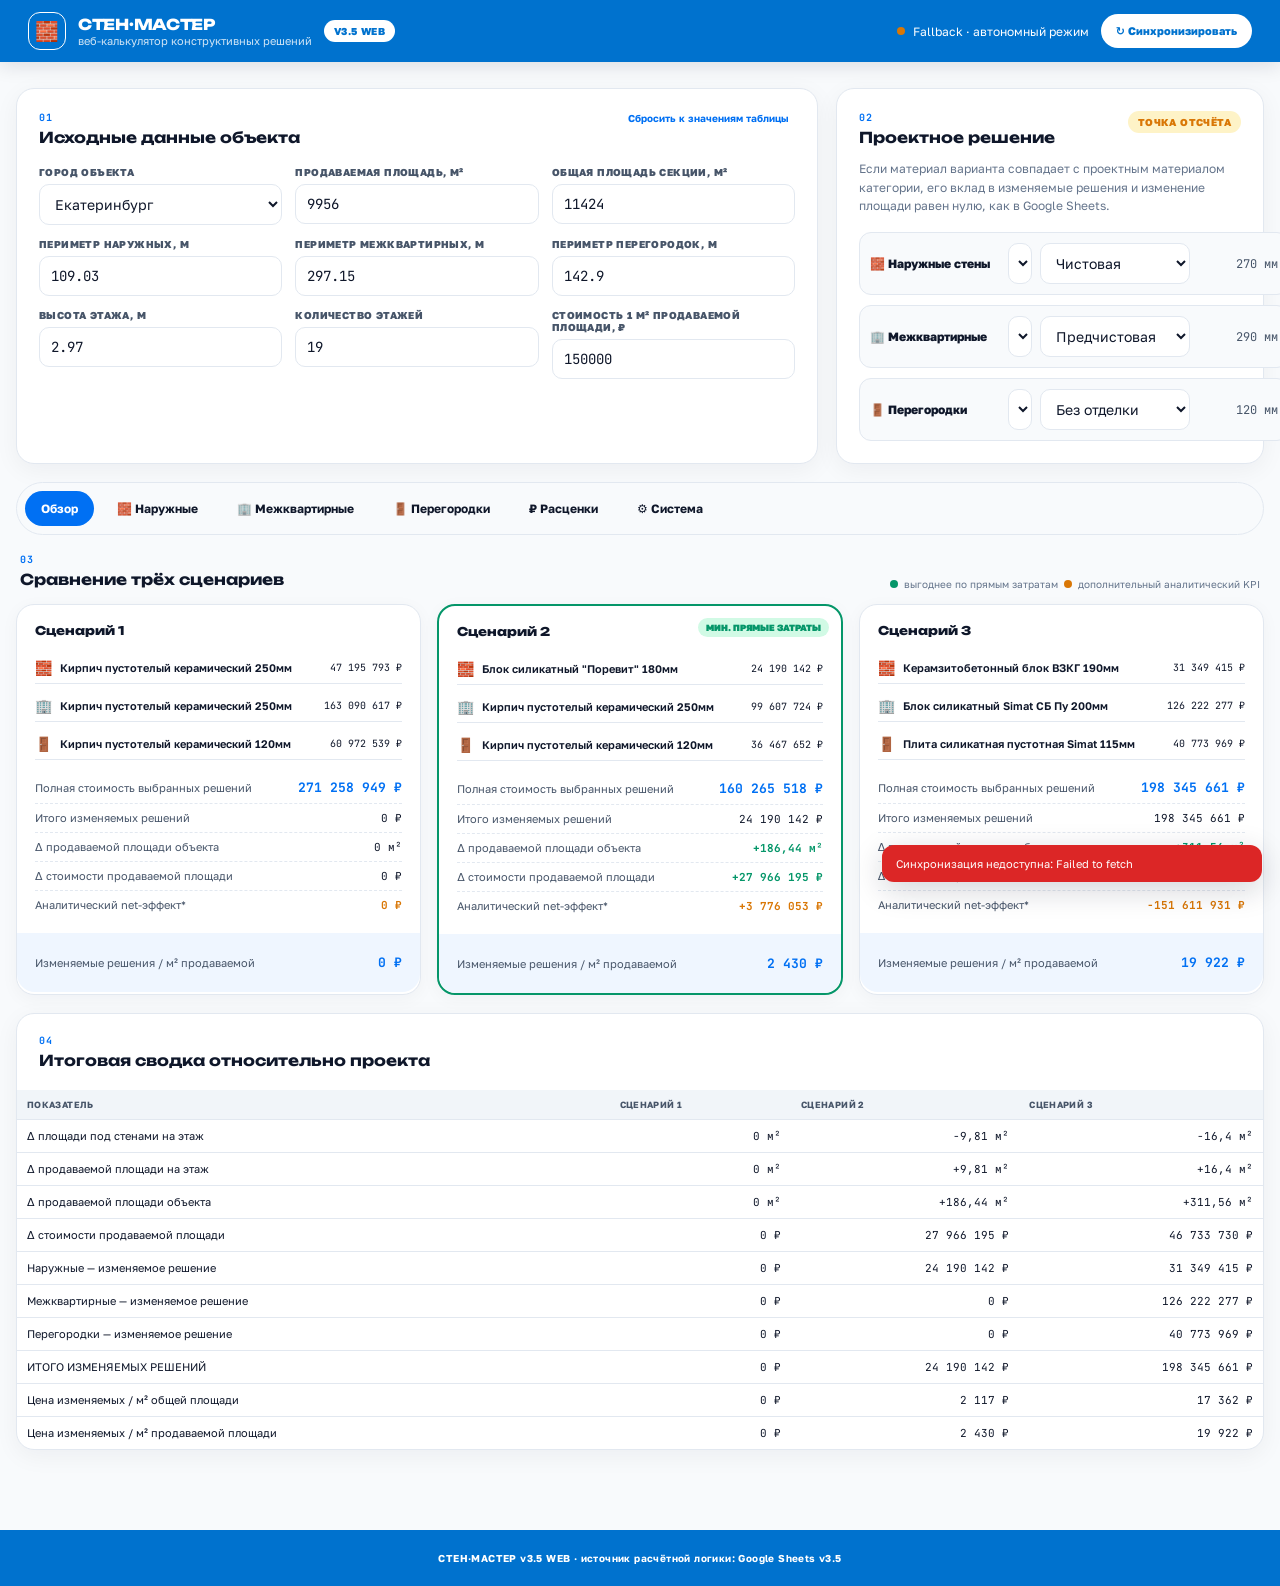
==== index.html @ bdcf6ba0 "Add files via upload" ====
<!doctype html>
<html lang="ru">
<head>
  <meta charset="utf-8">
  <meta name="viewport" content="width=device-width,initial-scale=1">
  <meta name="theme-color" content="#0072CE">
  <title>СТЕН·МАСТЕР v3.5 — веб-калькулятор</title>
  <link rel="preconnect" href="https://fonts.googleapis.com">
  <link rel="preconnect" href="https://fonts.gstatic.com" crossorigin>
  <link href="https://fonts.googleapis.com/css2?family=Golos+Text:wght@400;500;600;700;800;900&family=JetBrains+Mono:wght@400;500;600&family=Unbounded:wght@500;600;700;800&display=swap" rel="stylesheet">
  <link rel="stylesheet" href="styles.css">
</head>
<body>
<div class="app-shell">
  <header class="topbar">
    <div class="brand">
      <div class="brand-mark">🧱</div>
      <div>
        <div class="brand-title">СТЕН·МАСТЕР</div>
        <div class="brand-subtitle">веб-калькулятор конструктивных решений</div>
      </div>
      <span class="version-pill">v3.5 WEB</span>
    </div>
    <div class="top-actions">
      <div class="sync-state" id="syncState"><span class="status-dot"></span><span id="syncText">локальная модель</span></div>
      <button class="btn btn-light" id="syncBtn" type="button">↻ Синхронизировать</button>
    </div>
  </header>

  <main class="page">
    <section class="hero-grid">
      <article class="card card-inputs">
        <div class="card-head">
          <div><span class="eyebrow">01</span><h1>Исходные данные объекта</h1></div>
          <button class="link-btn" id="resetBtn" type="button">Сбросить к значениям таблицы</button>
        </div>
        <div class="inputs-grid" id="inputsGrid"></div>
      </article>

      <article class="card project-card">
        <div class="card-head">
          <div><span class="eyebrow">02</span><h2>Проектное решение</h2></div>
          <span class="hint-badge">точка отсчёта</span>
        </div>
        <p class="muted project-help">Если материал варианта совпадает с проектным материалом категории, его вклад в изменяемые решения и изменение площади равен нулю, как в Google Sheets.</p>
        <div id="projectEditor" class="project-editor"></div>
      </article>
    </section>

    <nav class="tabs" id="tabs" aria-label="Разделы калькулятора">
      <button class="tab active" data-tab="overview">Обзор</button>
      <button class="tab" data-tab="ext">🧱 Наружные</button>
      <button class="tab" data-tab="inter">🏢 Межквартирные</button>
      <button class="tab" data-tab="part">🚪 Перегородки</button>
      <button class="tab" data-tab="pricing">₽ Расценки</button>
      <button class="tab" data-tab="system">⚙ Система</button>
    </nav>

    <section class="tab-panel active" data-panel="overview">
      <div class="section-title-row">
        <div><span class="eyebrow">03</span><h2>Сравнение трёх сценариев</h2></div>
        <div class="legend"><span class="legend-dot green"></span>выгоднее по прямым затратам <span class="legend-dot gold"></span>дополнительный аналитический KPI</div>
      </div>
      <div class="scenario-grid" id="scenarioSummary"></div>
      <article class="card summary-table-card">
        <div class="card-head"><div><span class="eyebrow">04</span><h2>Итоговая сводка относительно проекта</h2></div></div>
        <div class="table-wrap" id="summaryTable"></div>
      </article>
    </section>

    <section class="tab-panel" data-panel="ext">
      <div class="section-title-row"><div><span class="eyebrow">A</span><h2>Наружные стены</h2></div><span class="unit-chip">₽ / м³ конструкции</span></div>
      <div class="variant-grid" id="extVariants"></div>
      <article class="card compare-card"><div class="card-head"><h3>Все варианты базы</h3></div><div class="table-wrap" id="extCompare"></div></article>
    </section>

    <section class="tab-panel" data-panel="inter">
      <div class="section-title-row"><div><span class="eyebrow">B</span><h2>Межквартирные стены</h2></div><span class="unit-chip">₽ / м³ конструкции</span></div>
      <div class="variant-grid" id="interVariants"></div>
      <article class="card compare-card"><div class="card-head"><h3>Все варианты базы</h3></div><div class="table-wrap" id="interCompare"></div></article>
    </section>

    <section class="tab-panel" data-panel="part">
      <div class="section-title-row"><div><span class="eyebrow">C</span><h2>Перегородки внутри квартир</h2></div><span class="unit-chip">₽ / м² конструкции</span></div>
      <div class="variant-grid" id="partVariants"></div>
      <article class="card compare-card"><div class="card-head"><h3>Все варианты базы</h3></div><div class="table-wrap" id="partCompare"></div></article>
    </section>

    <section class="tab-panel" data-panel="pricing">
      <article class="card pricing-card">
        <div class="card-head pricing-head">
          <div><span class="eyebrow">05</span><h2>Централизованные расценки</h2><p class="muted">Работы и материалы из тех же справочников, которые питают базы Google Sheets.</p></div>
          <button class="btn btn-outline" id="adminToggleBtn" type="button">Режим администратора</button>
        </div>
        <div class="admin-panel hidden" id="adminPanel">
          <div class="admin-fields">
            <div class="field"><label for="adminToken">Admin key</label><input id="adminToken" type="password" autocomplete="off" placeholder="из листа Система_v3.5"></div>
            <div class="field"><label for="adminActor">Кто изменяет</label><input id="adminActor" type="text" autocomplete="email" placeholder="email или ФИО"></div>
            <button class="btn btn-primary" id="adminLoginBtn" type="button">Подключить редактирование</button>
          </div>
          <div class="small-note">Ключ хранится только в текущей вкладке браузера и не должен находиться в GitHub.</div>
        </div>
        <div class="toolbar">
          <div class="search-box"><input type="search" id="priceSearch" placeholder="Поиск по коду или наименованию"></div>
          <select id="priceType"><option value="all">Работы + материалы</option><option value="works">Только работы</option><option value="materials">Только материалы</option></select>
          <select id="pricePurchase"><option value="all">Все группы закупки</option><option value="Стратегические материалы">Стратегические материалы</option><option value="Обычные материалы">Обычные материалы</option></select>
        </div>
        <div class="table-wrap pricing-table-wrap" id="pricingTable"></div>
      </article>
    </section>

    <section class="tab-panel" data-panel="system">
      <div class="system-grid">
        <article class="card">
          <div class="card-head"><div><span class="eyebrow">06</span><h2>Контроль модели</h2></div></div>
          <div id="engineCheck" class="check-box"></div>
          <div class="system-meta" id="systemMeta"></div>
        </article>
        <article class="card">
          <div class="card-head"><div><span class="eyebrow">07</span><h2>Системные операции</h2></div></div>
          <div class="action-grid">
            <button class="btn btn-outline system-action" data-action="synchronize">Синхронизировать базы</button>
            <button class="btn btn-outline system-action" data-action="checkIntegrity">Проверить целостность</button>
            <button class="btn btn-outline system-action" data-action="strategicReport">Отчёт по стратегическим</button>
            <button class="btn btn-outline system-action" data-action="assignCodes">Присвоить новые коды</button>
            <button class="btn btn-outline system-action" data-action="backup">Создать backup</button>
          </div>
          <p class="small-note">Системные команды требуют Admin key.</p>
        </article>
      </div>
      <article class="card system-output-card"><div class="card-head"><h3>Контроль / журнал</h3><div class="segmented"><button class="seg active" data-system-view="control">Контроль</button><button class="seg" data-system-view="audit">Журнал</button><button class="seg" data-system-view="strategic">Стратегические</button></div></div><div class="table-wrap" id="systemOutput"></div></article>
    </section>
  </main>

  <div class="toast-stack" id="toastStack"></div>
  <footer>СТЕН·МАСТЕР v3.5 WEB · источник расчётной логики: Google Sheets v3.5</footer>
</div>

<script src="data.js"></script>
<script src="engine.js"></script>
<script src="app.js"></script>
</body>
</html>
---- styles.css ----
:root{
  --ink:#0F172A;--ink-mid:#475569;--ink-light:#64748B;--paper:#F8FAFC;--paper2:#F1F5F9;--white:#FFFFFF;
  --accent:#0070F3;--header-blue:#0072CE;--accent-dim:#EFF6FF;--gold:#D97706;--gold-dim:#FEF3C7;
  --green:#059669;--green-dim:#D1FAE5;--red:#DC2626;--red-dim:#FEE2E2;--border:#E2E8F0;
  --font-sans:'Golos Text',system-ui,-apple-system,sans-serif;--font-display:'Unbounded',system-ui,sans-serif;--font-mono:'JetBrains Mono',monospace;
  --radius:18px;--radius-sm:10px;
}
*{box-sizing:border-box}html{scroll-behavior:smooth}body{margin:0;background:var(--paper);color:var(--ink);font-family:var(--font-sans);font-size:14px;-webkit-font-smoothing:antialiased}
button,input,select{font:inherit}button{color:inherit}.hidden{display:none!important}
.app-shell{min-height:100vh}.topbar{position:sticky;top:0;z-index:50;display:flex;align-items:center;justify-content:space-between;gap:24px;padding:12px 28px;background:var(--header-blue);color:var(--white);box-shadow:0 4px 18px rgba(15,23,42,.12)}
.brand{display:flex;align-items:center;gap:12px;min-width:0}.brand-mark{display:grid;place-items:center;width:38px;height:38px;border:1px solid var(--white);border-radius:12px;font-size:19px}.brand-title{font-family:var(--font-display);font-weight:800;font-size:15px;letter-spacing:-.02em}.brand-subtitle{font-size:11px;opacity:.82}.version-pill,.hint-badge,.unit-chip{display:inline-flex;align-items:center;border-radius:999px;padding:5px 10px;font-size:10px;font-weight:800;letter-spacing:.04em;text-transform:uppercase;white-space:nowrap}.version-pill{background:var(--white);color:var(--header-blue)}.hint-badge{background:var(--gold-dim);color:var(--gold)}.unit-chip{background:var(--accent-dim);color:var(--accent)}
.top-actions{display:flex;align-items:center;gap:12px}.sync-state{display:flex;align-items:center;gap:8px;font-size:12px}.status-dot{width:8px;height:8px;border-radius:50%;background:var(--green)}.sync-state.offline .status-dot{background:var(--gold)}.sync-state.error .status-dot{background:var(--red)}
.page{width:min(1540px,calc(100% - 32px));margin:26px auto 80px}.hero-grid{display:grid;grid-template-columns:minmax(0,1.5fr) minmax(360px,.8fr);gap:18px;margin-bottom:18px}.card{background:var(--white);border:1px solid var(--border);border-radius:var(--radius);box-shadow:0 6px 24px rgba(15,23,42,.05);padding:22px}.card-head{display:flex;align-items:flex-start;justify-content:space-between;gap:16px;margin-bottom:18px}.card-head h1,.card-head h2,.card-head h3,.section-title-row h2{margin:2px 0 0;font-family:var(--font-display);font-size:15px;line-height:1.35}.eyebrow{display:block;color:var(--accent);font-family:var(--font-mono);font-size:10px;font-weight:700;letter-spacing:.08em;text-transform:uppercase;margin-bottom:4px}.muted{color:var(--ink-light);margin:0}.project-help{font-size:12px;line-height:1.55;margin-top:-6px;margin-bottom:16px}
.inputs-grid{display:grid;grid-template-columns:repeat(3,minmax(150px,1fr));gap:13px}.field{min-width:0}.field label{display:block;margin-bottom:6px;color:var(--ink-mid);font-size:10px;font-weight:800;letter-spacing:.04em;text-transform:uppercase}.field input,.field select,.toolbar input,.toolbar select,.variant-select,.project-row select,.editable{width:100%;border:1px solid var(--border);background:var(--white);color:var(--ink);border-radius:var(--radius-sm);padding:10px 11px;outline:none;transition:border-color .15s,box-shadow .15s}.field input[type=number],.editable.price-input{font-family:var(--font-mono)}.field input:focus,.field select:focus,.toolbar input:focus,.toolbar select:focus,.variant-select:focus,.project-row select:focus,.editable:focus{border-color:var(--accent);box-shadow:0 0 0 3px var(--accent-dim)}
.project-editor{display:grid;gap:10px}.project-row{display:grid;grid-template-columns:130px 1fr 150px 80px;gap:8px;align-items:center;padding:10px;background:var(--paper);border:1px solid var(--border);border-radius:12px}.project-label{font-weight:800;font-size:12px}.project-thick{font-family:var(--font-mono);text-align:right;font-size:12px;color:var(--ink-mid)}
.tabs{position:sticky;top:70px;z-index:40;display:flex;gap:7px;overflow-x:auto;padding:8px;margin:0 0 18px;background:var(--paper);border:1px solid var(--border);border-radius:999px}.tab{flex:0 0 auto;border:0;background:transparent;border-radius:999px;padding:10px 16px;font-weight:700;font-size:12px;cursor:pointer}.tab:hover{background:var(--paper2)}.tab.active{background:var(--accent);color:var(--white)}.tab-panel{display:none}.tab-panel.active{display:block}.section-title-row{display:flex;align-items:end;justify-content:space-between;gap:16px;margin:8px 4px 14px}.legend{font-size:10px;color:var(--ink-light);display:flex;align-items:center;gap:6px;flex-wrap:wrap}.legend-dot{display:inline-block;width:8px;height:8px;border-radius:50%}.legend-dot.green{background:var(--green)}.legend-dot.gold{background:var(--gold)}
.scenario-grid,.variant-grid{display:grid;grid-template-columns:repeat(3,minmax(0,1fr));gap:16px;margin-bottom:18px}.scenario-card,.variant-card{position:relative;background:var(--white);border:1px solid var(--border);border-radius:var(--radius);padding:18px;box-shadow:0 4px 18px rgba(15,23,42,.04)}.scenario-card.best,.variant-card.best{border:2px solid var(--green)}.best-tag{position:absolute;right:12px;top:12px;padding:4px 8px;border-radius:999px;background:var(--green-dim);color:var(--green);font-size:9px;font-weight:900;text-transform:uppercase}.scenario-title,.variant-title{font-family:var(--font-display);font-size:12px;font-weight:800;margin:0 0 14px}.metric-list{display:grid;gap:0}.metric{display:flex;align-items:baseline;justify-content:space-between;gap:12px;padding:7px 0;border-bottom:1px dashed var(--border)}.metric:last-child{border-bottom:0}.metric-label{color:var(--ink-mid);font-size:11px}.metric-value{font-family:var(--font-mono);font-size:11px;text-align:right}.metric-value.primary{color:var(--accent);font-size:13px;font-weight:700}.metric-value.good{color:var(--green);font-weight:700}.metric-value.bad{color:var(--red);font-weight:700}.metric-value.gold{color:var(--gold);font-weight:700}.category-mini{display:grid;gap:6px;margin:12px 0}.mini-row{display:grid;grid-template-columns:18px 1fr auto;gap:7px;align-items:center;padding:7px 0;border-bottom:1px solid var(--border)}.mini-name{font-size:11px;font-weight:600;overflow:hidden;text-overflow:ellipsis;white-space:nowrap}.mini-cost{font-family:var(--font-mono);font-size:10px}.scenario-total{margin:14px -18px -18px;padding:14px 18px;background:var(--accent-dim);border-radius:0 0 var(--radius) var(--radius)}
.variant-card{padding-bottom:18px}.variant-controls{display:grid;gap:9px;margin-bottom:12px}.variant-card .field label{font-size:9px}.material-glyph{width:54px;height:54px;display:grid;place-items:center;border-radius:14px;background:var(--accent-dim);color:var(--accent);font-family:var(--font-display);font-weight:800;font-size:15px;margin-bottom:12px}.badges{display:flex;gap:6px;flex-wrap:wrap;margin:8px 0}.badge{display:inline-flex;padding:4px 8px;border-radius:999px;background:var(--paper2);color:var(--ink-mid);font-size:9px;font-weight:700}.badge.strategic{background:var(--gold-dim);color:var(--gold)}.badge.pass{background:var(--green-dim);color:var(--green)}.badge.warn{background:var(--gold-dim);color:var(--gold)}.badge.fail{background:var(--red-dim);color:var(--red)}
.details{margin-top:12px;border-top:1px solid var(--border);padding-top:10px}.details summary{cursor:pointer;color:var(--accent);font-size:10px;font-weight:800}.components{margin-top:9px;max-height:270px;overflow:auto;border:1px solid var(--border);border-radius:10px}.components table{font-size:10px}
.table-wrap{overflow:auto;border:1px solid var(--border);border-radius:12px}.data-table{width:100%;border-collapse:collapse;min-width:780px}.data-table th{position:sticky;top:0;z-index:2;background:var(--paper2);color:var(--ink-mid);text-align:left;padding:9px 10px;font-size:9px;letter-spacing:.04em;text-transform:uppercase;border-bottom:1px solid var(--border)}.data-table td{padding:9px 10px;border-bottom:1px solid var(--border);font-size:11px;vertical-align:top}.data-table tbody tr:last-child td{border-bottom:0}.data-table tbody tr:hover td{background:var(--paper)}.num{font-family:var(--font-mono);text-align:right;white-space:nowrap}.summary-table-card,.compare-card{padding:0;overflow:hidden}.summary-table-card .card-head,.compare-card .card-head{padding:20px 22px 0}.summary-table-card .table-wrap,.compare-card .table-wrap{border:0;border-radius:0}
.btn{border:0;border-radius:999px;padding:10px 15px;font-weight:800;font-size:11px;cursor:pointer;transition:transform .15s,opacity .15s}.btn:hover{transform:translateY(-1px)}.btn:disabled{opacity:.45;cursor:not-allowed;transform:none}.btn-light{background:var(--white);color:var(--header-blue)}.btn-primary{background:var(--accent);color:var(--white)}.btn-outline{background:var(--white);color:var(--accent);border:1px solid var(--accent)}.link-btn{border:0;background:transparent;color:var(--accent);font-weight:700;font-size:10px;cursor:pointer}.small-note{font-size:10px;line-height:1.5;color:var(--ink-light);margin-top:8px}
.pricing-head{align-items:center}.admin-panel{padding:14px;background:var(--accent-dim);border:1px solid var(--border);border-radius:12px;margin-bottom:14px}.admin-fields{display:grid;grid-template-columns:1fr 1fr auto;gap:10px;align-items:end}.toolbar{display:grid;grid-template-columns:minmax(260px,1fr) 200px 220px;gap:10px;margin-bottom:14px}.pricing-table-wrap{max-height:70vh}.editable{padding:7px 8px;min-width:110px}.price-row-actions{display:flex;gap:6px}.save-row{padding:6px 9px}.group-select{min-width:170px;padding:7px 8px}.strategic-row td:first-child{border-left:3px solid var(--gold)}
.system-grid{display:grid;grid-template-columns:1fr 1fr;gap:16px;margin-bottom:16px}.check-box{padding:14px;border-radius:12px;background:var(--paper);border:1px solid var(--border)}.check-box.pass{background:var(--green-dim);color:var(--green)}.check-box.fail{background:var(--red-dim);color:var(--red)}.check-title{font-weight:900;margin-bottom:4px}.system-meta{display:grid;gap:7px;margin-top:12px}.meta-row{display:flex;justify-content:space-between;gap:16px;font-size:11px}.meta-row span:last-child{font-family:var(--font-mono);text-align:right}.action-grid{display:grid;grid-template-columns:1fr 1fr;gap:9px}.system-output-card{padding:0;overflow:hidden}.system-output-card .card-head{padding:18px 20px 0;align-items:center}.system-output-card .table-wrap{border:0;border-radius:0;max-height:65vh}.segmented{display:flex;border:1px solid var(--border);border-radius:999px;padding:3px}.seg{border:0;background:transparent;border-radius:999px;padding:6px 10px;font-size:9px;font-weight:800;cursor:pointer}.seg.active{background:var(--accent);color:var(--white)}
.toast-stack{position:fixed;right:18px;bottom:18px;z-index:100;display:grid;gap:8px;width:min(380px,calc(100vw - 36px))}.toast{padding:12px 14px;border-radius:12px;background:var(--ink);color:var(--white);box-shadow:0 8px 30px rgba(15,23,42,.18);font-size:11px}.toast.error{background:var(--red)}.toast.success{background:var(--green)}
footer{text-align:center;background:var(--header-blue);color:var(--white);padding:22px;font-size:10px;font-weight:700;letter-spacing:.04em}
@media(max-width:1150px){.hero-grid{grid-template-columns:1fr}.inputs-grid{grid-template-columns:repeat(4,minmax(130px,1fr))}.scenario-grid,.variant-grid{grid-template-columns:1fr}.system-grid{grid-template-columns:1fr}}
@media(max-width:760px){.topbar{align-items:flex-start;padding:12px 14px}.brand-subtitle,.sync-state{display:none}.top-actions{margin-left:auto}.page{width:min(100% - 18px,1540px);margin-top:12px}.card{padding:16px}.inputs-grid{grid-template-columns:1fr 1fr}.project-row{grid-template-columns:1fr}.project-thick{text-align:left}.tabs{top:64px;border-radius:14px}.section-title-row{align-items:flex-start;flex-direction:column}.toolbar,.admin-fields{grid-template-columns:1fr}.action-grid{grid-template-columns:1fr}.card-head{flex-direction:column}.pricing-head{align-items:flex-start}}
@media(max-width:440px){.inputs-grid{grid-template-columns:1fr}.brand-title{font-size:12px}.version-pill{display:none}.btn-light{padding:9px 11px}}
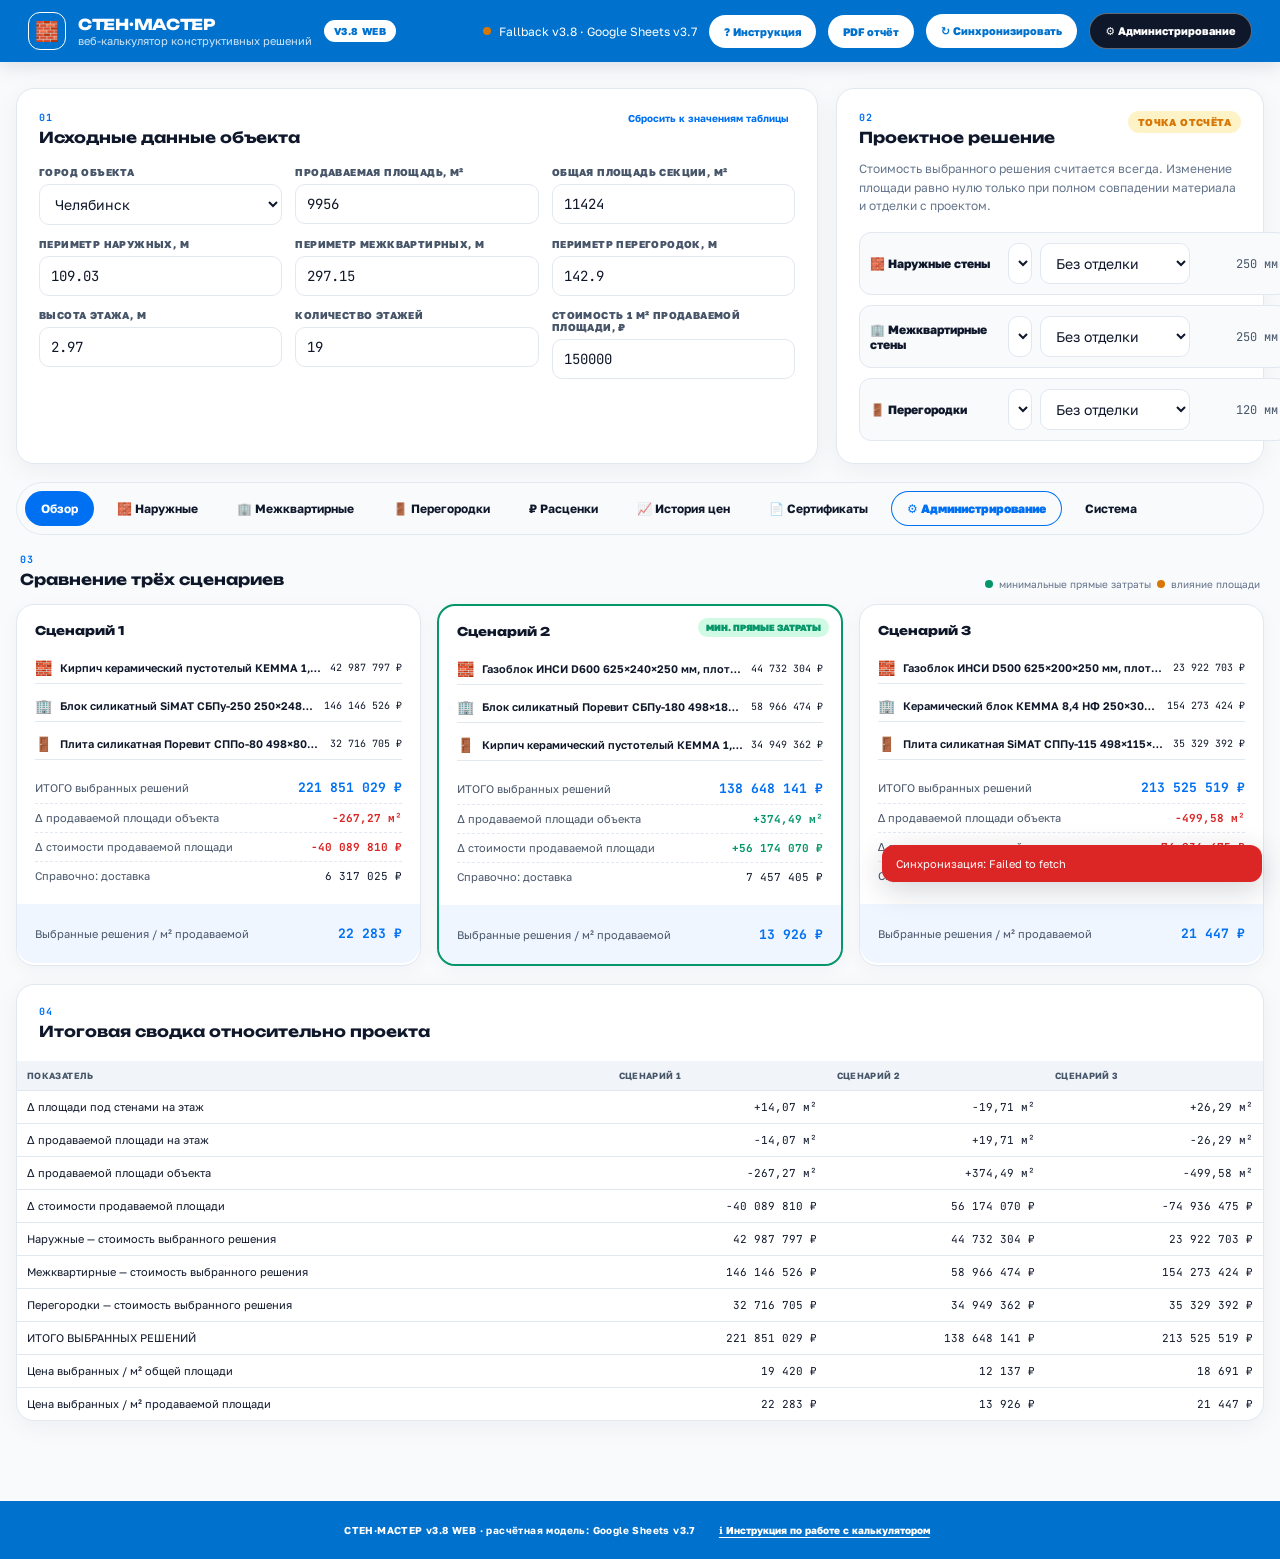
==== commit 6abbdb1b: "Add files via upload" ====
--- a/index.html
+++ b/index.html
@@ -4,7 +4,7 @@
   <meta charset="utf-8">
   <meta name="viewport" content="width=device-width,initial-scale=1">
   <meta name="theme-color" content="#0072CE">
-  <title>СТЕН·МАСТЕР v3.5 — веб-калькулятор</title>
+  <title>СТЕН·МАСТЕР v3.8 — веб-калькулятор</title>
   <link rel="preconnect" href="https://fonts.googleapis.com">
   <link rel="preconnect" href="https://fonts.gstatic.com" crossorigin>
   <link href="https://fonts.googleapis.com/css2?family=Golos+Text:wght@400;500;600;700;800;900&family=JetBrains+Mono:wght@400;500;600&family=Unbounded:wght@500;600;700;800&display=swap" rel="stylesheet">
@@ -19,11 +19,14 @@
         <div class="brand-title">СТЕН·МАСТЕР</div>
         <div class="brand-subtitle">веб-калькулятор конструктивных решений</div>
       </div>
-      <span class="version-pill">v3.5 WEB</span>
+      <span class="version-pill">v3.8 WEB</span>
     </div>
     <div class="top-actions">
       <div class="sync-state" id="syncState"><span class="status-dot"></span><span id="syncText">локальная модель</span></div>
+      <button class="btn btn-light" id="instructionBtn" type="button">? Инструкция</button>
+      <button class="btn btn-light" id="pdfBtn" type="button">PDF отчёт</button>
       <button class="btn btn-light" id="syncBtn" type="button">↻ Синхронизировать</button>
+      <button class="btn btn-admin" id="adminHeaderBtn" type="button">⚙ Администрирование</button>
     </div>
   </header>
 
@@ -42,7 +45,7 @@
           <div><span class="eyebrow">02</span><h2>Проектное решение</h2></div>
           <span class="hint-badge">точка отсчёта</span>
         </div>
-        <p class="muted project-help">Если материал варианта совпадает с проектным материалом категории, его вклад в изменяемые решения и изменение площади равен нулю, как в Google Sheets.</p>
+        <p class="muted project-help">Стоимость выбранного решения считается всегда. Изменение площади равно нулю только при полном совпадении материала и отделки с проектом.</p>
         <div id="projectEditor" class="project-editor"></div>
       </article>
     </section>
@@ -53,13 +56,16 @@
       <button class="tab" data-tab="inter">🏢 Межквартирные</button>
       <button class="tab" data-tab="part">🚪 Перегородки</button>
       <button class="tab" data-tab="pricing">₽ Расценки</button>
-      <button class="tab" data-tab="system">⚙ Система</button>
+      <button class="tab" data-tab="analytics">📈 История цен</button>
+      <button class="tab" data-tab="certificates">📄 Сертификаты</button>
+      <button class="tab admin-tab" data-tab="admin">⚙ Администрирование</button>
+      <button class="tab" data-tab="system">Система</button>
     </nav>
 
     <section class="tab-panel active" data-panel="overview">
       <div class="section-title-row">
         <div><span class="eyebrow">03</span><h2>Сравнение трёх сценариев</h2></div>
-        <div class="legend"><span class="legend-dot green"></span>выгоднее по прямым затратам <span class="legend-dot gold"></span>дополнительный аналитический KPI</div>
+        <div class="legend"><span class="legend-dot green"></span>минимальные прямые затраты <span class="legend-dot gold"></span>влияние площади</div>
       </div>
       <div class="scenario-grid" id="scenarioSummary"></div>
       <article class="card summary-table-card">
@@ -89,16 +95,8 @@
     <section class="tab-panel" data-panel="pricing">
       <article class="card pricing-card">
         <div class="card-head pricing-head">
-          <div><span class="eyebrow">05</span><h2>Централизованные расценки</h2><p class="muted">Работы и материалы из тех же справочников, которые питают базы Google Sheets.</p></div>
-          <button class="btn btn-outline" id="adminToggleBtn" type="button">Режим администратора</button>
-        </div>
-        <div class="admin-panel hidden" id="adminPanel">
-          <div class="admin-fields">
-            <div class="field"><label for="adminToken">Admin key</label><input id="adminToken" type="password" autocomplete="off" placeholder="из листа Система_v3.5"></div>
-            <div class="field"><label for="adminActor">Кто изменяет</label><input id="adminActor" type="text" autocomplete="email" placeholder="email или ФИО"></div>
-            <button class="btn btn-primary" id="adminLoginBtn" type="button">Подключить редактирование</button>
-          </div>
-          <div class="small-note">Ключ хранится только в текущей вкладке браузера и не должен находиться в GitHub.</div>
+          <div><span class="eyebrow">05</span><h2>Централизованные расценки</h2><p class="muted">Материалы: цена с НДС и доставкой. Доставка в расчёте показывается справочно и не прибавляется к сценарию.</p></div>
+          <button class="btn btn-outline" id="pricingAdminBtn" type="button">⚙ Открыть администрирование</button>
         </div>
         <div class="toolbar">
           <div class="search-box"><input type="search" id="priceSearch" placeholder="Поиск по коду или наименованию"></div>
@@ -109,15 +107,83 @@
       </article>
     </section>
 
-    <section class="tab-panel" data-panel="system">
-      <div class="system-grid">
-        <article class="card">
-          <div class="card-head"><div><span class="eyebrow">06</span><h2>Контроль модели</h2></div></div>
-          <div id="engineCheck" class="check-box"></div>
-          <div class="system-meta" id="systemMeta"></div>
-        </article>
-        <article class="card">
-          <div class="card-head"><div><span class="eyebrow">07</span><h2>Системные операции</h2></div></div>
+    <section class="tab-panel" data-panel="analytics">
+      <article class="card">
+        <div class="card-head analytics-head">
+          <div><span class="eyebrow">06</span><h2>История изменения цен</h2><p class="muted">Выберите материалы. Графики строятся по журналу изменений Google Sheets и разделяются на группы, чтобы не смешивать рубли за м³ с рублями за килограмм. Человечество всё-таки иногда способно учиться на единицах измерения.</p></div>
+          <button class="btn btn-primary" id="loadHistoryBtn" type="button">Построить графики</button>
+        </div>
+        <div class="analytics-controls">
+          <div class="field"><label for="historyGrouping">Группировка</label><select id="historyGrouping"><option value="technical">По технической группе</option><option value="purchase">По группе закупки</option><option value="unit">По единице измерения</option><option value="none">Без группировки</option></select></div>
+          <div class="field grow"><label for="historySearch">Поиск материала</label><input id="historySearch" type="search" placeholder="Код или наименование"></div>
+        </div>
+        <div id="historyMaterialPicker" class="material-picker"></div>
+        <div id="priceCharts" class="chart-stack"><div class="empty-state">Выберите материалы и нажмите «Построить графики».</div></div>
+      </article>
+    </section>
+
+    <section class="tab-panel" data-panel="certificates">
+      <article class="card">
+        <div class="card-head">
+          <div><span class="eyebrow">07</span><h2>Сертификаты стеновых материалов</h2><p class="muted">Файлы загружаются администратором один раз и хранятся в Google Drive через Web API. Всем пользователям калькулятора доступна одна и та же актуальная библиотека.</p></div>
+          <button class="btn btn-outline" id="certificateAdminBtn" type="button">Добавить сертификат</button>
+        </div>
+        <div class="toolbar"><div class="search-box"><input id="certificateSearch" type="search" placeholder="Поиск по материалу или коду"></div></div>
+        <div class="table-wrap" id="certificateTable"></div>
+      </article>
+    </section>
+
+    <section class="tab-panel" data-panel="admin">
+      <div class="admin-banner">
+        <div><strong>⚙ Центр администрирования</strong><span id="adminStatusText">не подключён</span></div>
+        <div class="small-note">Запись идёт напрямую в Google Sheets через Apps Script. Admin key хранится только в sessionStorage текущей вкладки.</div>
+      </div>
+
+      <article class="card" id="adminLoginCard">
+        <div class="card-head"><div><span class="eyebrow">ADMIN</span><h2>Подключение администратора</h2></div></div>
+        <div class="admin-fields">
+          <div class="field grow"><label for="adminToken">Admin key</label><input id="adminToken" type="password" autocomplete="off" placeholder="из листа Система_v3.5"></div>
+          <div class="field grow"><label for="adminActor">Кто изменяет</label><input id="adminActor" type="text" autocomplete="email" placeholder="email или ФИО"></div>
+          <button class="btn btn-primary" id="adminLoginBtn" type="button">Подключить</button>
+          <button class="btn btn-outline hidden" id="adminLogoutBtn" type="button">Отключить</button>
+        </div>
+      </article>
+
+      <div class="admin-workspace hidden" id="adminWorkspace">
+        <article class="card">
+          <div class="card-head"><div><span class="eyebrow">A1</span><h2>Добавить новый материал</h2><p class="muted">Создаёт новую строку в «Материалы» A:S и автоматически присваивает следующий M-код. Добавление в справочник само по себе не создаёт новую конструкцию стены.</p></div></div>
+          <form id="newMaterialForm" class="form-grid">
+            <div class="field span-2"><label>Наименование *</label><input name="name" required maxlength="500"></div>
+            <div class="field"><label>Ед. изм. *</label><input name="unit" required placeholder="м³ / кг / шт"></div>
+            <div class="field"><label>Цена с НДС и доставкой, ₽/ед. *</label><input name="price" required type="number" min="0" step="0.01"></div>
+            <div class="field"><label>Техническая группа *</label><input name="technicalGroup" list="techGroupList" required value="Стеновые материалы"></div>
+            <div class="field"><label>Группа закупки *</label><select name="purchaseGroup"><option>Стратегические материалы</option><option>Обычные материалы</option></select></div>
+            <div class="field"><label>Габариты / формат</label><input name="dimensions" placeholder="625×200×250 мм"></div>
+            <div class="field"><label>Плотность, кг/м³</label><input name="densitySpec" type="number" step="0.01"></div>
+            <div class="field"><label>Прочность / класс</label><input name="strength" placeholder="B2,5 / M150"></div>
+            <div class="field span-2"><label>Источник характеристик</label><input name="characteristicsSource" type="url" placeholder="https://..."></div>
+            <div class="field"><label>Статус проверки</label><input name="verificationStatus" placeholder="Проверено по производителю"></div>
+            <div class="field"><label>Комментарий по единице</label><input name="unitComment" placeholder="Закупка и расчёт — м³"></div>
+            <div class="field"><label>Звукоизоляция</label><input name="soundInsulation"></div>
+            <div class="field"><label>Статус в калькуляторе</label><input name="calculatorStatus" value="Новый материал"></div>
+            <div class="field span-2"><label>Комментарий / проверка</label><textarea name="comment" rows="2"></textarea></div>
+            <div class="form-actions span-2"><button class="btn btn-primary" type="submit">Добавить в Google Sheets</button><span class="small-note" id="newMaterialResult"></span></div>
+          </form>
+          <datalist id="techGroupList"></datalist>
+        </article>
+
+        <article class="card">
+          <div class="card-head"><div><span class="eyebrow">A2</span><h2>Загрузить сертификат</h2><p class="muted">PDF/JPG/PNG до 8 МБ. Файл сохраняется в закрытой папке Google Drive и выдаётся пользователям через API по записи в реестре сертификатов.</p></div></div>
+          <form id="certificateUploadForm" class="form-grid">
+            <div class="field span-2"><label>Стеновой материал *</label><select name="code" id="certificateMaterialSelect" required></select></div>
+            <div class="field span-2"><label>Название документа *</label><input name="documentName" required placeholder="Сертификат соответствия / протокол испытаний"></div>
+            <div class="field span-2"><label>Файл *</label><input name="certificateFile" type="file" accept="application/pdf,image/png,image/jpeg" required></div>
+            <div class="form-actions span-2"><button class="btn btn-primary" type="submit">Загрузить и сохранить</button><span class="small-note" id="certificateUploadResult"></span></div>
+          </form>
+        </article>
+
+        <article class="card">
+          <div class="card-head"><div><span class="eyebrow">A3</span><h2>Системные операции</h2></div></div>
           <div class="action-grid">
             <button class="btn btn-outline system-action" data-action="synchronize">Синхронизировать базы</button>
             <button class="btn btn-outline system-action" data-action="checkIntegrity">Проверить целостность</button>
@@ -125,15 +191,48 @@
             <button class="btn btn-outline system-action" data-action="assignCodes">Присвоить новые коды</button>
             <button class="btn btn-outline system-action" data-action="backup">Создать backup</button>
           </div>
-          <p class="small-note">Системные команды требуют Admin key.</p>
+        </article>
+      </div>
+    </section>
+
+    <section class="tab-panel" data-panel="system">
+      <div class="system-grid">
+        <article class="card">
+          <div class="card-head"><div><span class="eyebrow">08</span><h2>Контроль модели</h2></div></div>
+          <div id="engineCheck" class="check-box"></div>
+          <div class="system-meta" id="systemMeta"></div>
+        </article>
+        <article class="card">
+          <div class="card-head"><div><span class="eyebrow">09</span><h2>Состояние данных</h2></div></div>
+          <p class="muted">Системные операции перенесены в заметный раздел «Администрирование». Здесь оставлены диагностика, журнал и контроль целостности.</p>
+          <button class="btn btn-admin" id="systemAdminBtn" type="button">⚙ Перейти в администрирование</button>
         </article>
       </div>
       <article class="card system-output-card"><div class="card-head"><h3>Контроль / журнал</h3><div class="segmented"><button class="seg active" data-system-view="control">Контроль</button><button class="seg" data-system-view="audit">Журнал</button><button class="seg" data-system-view="strategic">Стратегические</button></div></div><div class="table-wrap" id="systemOutput"></div></article>
     </section>
   </main>
 
+  <dialog id="instructionDialog" class="instruction-dialog">
+    <div class="dialog-head"><div><span class="eyebrow">СПРАВКА</span><h2>Как работать с калькулятором</h2></div><button class="icon-btn" id="instructionCloseBtn" type="button" aria-label="Закрыть">×</button></div>
+    <div class="instruction-content">
+      <ol>
+        <li>Заполните исходные данные объекта: город, площади, периметры, высоту, этажность и стоимость продаваемой площади.</li>
+        <li>В «Проектном решении» укажите материал и отделку, которые уже заложены проектом.</li>
+        <li>В сценариях выберите альтернативные материалы и отделку. Стоимость каждого выбранного решения считается всегда.</li>
+        <li>Изменение площади обнуляется только если одновременно совпадают проектный материал и тип отделки.</li>
+        <li>Цена материалов в справочнике принимается с НДС и доставкой. Расчёт доставки на карточке является справочным и в итог сценария не добавляется.</li>
+        <li>Кнопка «PDF отчёт» формирует документ по текущему расчёту. Раздел «История цен» строит графики по журналу Google Sheets.</li>
+        <li>Администрирование требует Admin key. Через него можно менять цены, добавлять материалы, загружать сертификаты, запускать контроль и backup.</li>
+      </ol>
+      <p class="callout">Сертификат, загруженный администратором, сохраняется централизованно и будет доступен всем пользователям веб-калькулятора после синхронизации.</p>
+    </div>
+  </dialog>
+
   <div class="toast-stack" id="toastStack"></div>
-  <footer>СТЕН·МАСТЕР v3.5 WEB · источник расчётной логики: Google Sheets v3.5</footer>
+  <footer>
+    <span>СТЕН·МАСТЕР v3.8 WEB · расчётная модель: Google Sheets v3.7</span>
+    <button class="footer-link" id="footerInstructionBtn" type="button">ℹ Инструкция по работе с калькулятором</button>
+  </footer>
 </div>
 
 <script src="data.js"></script>
--- a/styles.css
+++ b/styles.css
@@ -26,3 +26,23 @@
 @media(max-width:1150px){.hero-grid{grid-template-columns:1fr}.inputs-grid{grid-template-columns:repeat(4,minmax(130px,1fr))}.scenario-grid,.variant-grid{grid-template-columns:1fr}.system-grid{grid-template-columns:1fr}}
 @media(max-width:760px){.topbar{align-items:flex-start;padding:12px 14px}.brand-subtitle,.sync-state{display:none}.top-actions{margin-left:auto}.page{width:min(100% - 18px,1540px);margin-top:12px}.card{padding:16px}.inputs-grid{grid-template-columns:1fr 1fr}.project-row{grid-template-columns:1fr}.project-thick{text-align:left}.tabs{top:64px;border-radius:14px}.section-title-row{align-items:flex-start;flex-direction:column}.toolbar,.admin-fields{grid-template-columns:1fr}.action-grid{grid-template-columns:1fr}.card-head{flex-direction:column}.pricing-head{align-items:flex-start}}
 @media(max-width:440px){.inputs-grid{grid-template-columns:1fr}.brand-title{font-size:12px}.version-pill{display:none}.btn-light{padding:9px 11px}}
+
+/* === v3.8 additions === */
+.btn-admin{background:var(--ink);color:var(--white);border:1px solid rgba(255,255,255,.35)}
+.admin-tab{font-weight:900}.admin-tab:not(.active){color:var(--accent);box-shadow:inset 0 0 0 1px var(--accent)}
+.field textarea{width:100%;border:1px solid var(--border);background:var(--white);color:var(--ink);border-radius:var(--radius-sm);padding:10px 11px;outline:none;resize:vertical;font:inherit}
+.field textarea:focus{border-color:var(--accent);box-shadow:0 0 0 3px var(--accent-dim)}
+.grow{min-width:220px}.span-2{grid-column:span 2}.form-grid{display:grid;grid-template-columns:repeat(2,minmax(0,1fr));gap:13px}.form-actions{display:flex;align-items:center;gap:12px;flex-wrap:wrap}
+.admin-banner{display:flex;align-items:center;justify-content:space-between;gap:18px;margin-bottom:16px;padding:14px 18px;border-radius:14px;background:var(--ink);color:var(--white)}
+.admin-banner strong{display:block;font-family:var(--font-display);font-size:13px;margin-bottom:4px}.admin-banner #adminStatusText{font-size:11px;opacity:.8}.admin-banner .small-note{color:rgba(255,255,255,.72);margin:0;max-width:760px}
+.admin-workspace{display:grid;gap:16px}.admin-fields{grid-template-columns:minmax(240px,1fr) minmax(220px,1fr) auto auto}
+.analytics-head{align-items:center}.analytics-controls{display:flex;gap:12px;align-items:end;margin-bottom:14px}.analytics-controls .field:first-child{width:270px}.material-picker{display:grid;grid-template-columns:repeat(3,minmax(0,1fr));gap:7px;max-height:290px;overflow:auto;padding:10px;border:1px solid var(--border);border-radius:12px;background:var(--paper);margin-bottom:18px}
+.material-choice{display:grid;grid-template-columns:auto 1fr;gap:8px;align-items:start;padding:8px;border:1px solid transparent;border-radius:9px;background:var(--white);cursor:pointer}.material-choice:hover{border-color:var(--accent)}.material-choice input{margin-top:2px}.material-choice strong{display:block;font-size:10px}.material-choice span{display:block;font-size:9px;color:var(--ink-light);margin-top:2px}.chart-stack{display:grid;gap:16px}.chart-card{border:1px solid var(--border);border-radius:14px;padding:14px;background:var(--white)}.chart-card h3{margin:0 0 4px;font-family:var(--font-display);font-size:12px}.chart-card .chart-meta{font-size:9px;color:var(--ink-light);margin-bottom:10px}.chart-canvas-wrap{position:relative;height:330px;width:100%;overflow:hidden}.chart-canvas{width:100%;height:100%;display:block}.chart-legend{display:flex;gap:9px;flex-wrap:wrap;margin-top:10px}.legend-item{display:flex;align-items:center;gap:5px;font-size:9px;color:var(--ink-mid)}.legend-swatch{display:inline-block;width:18px;height:3px;border-radius:2px;background:currentColor}
+.empty-state{padding:28px;text-align:center;color:var(--ink-light);background:var(--paper);border:1px dashed var(--border);border-radius:12px}
+.cert-list{display:grid;gap:6px}.cert-link{display:flex;align-items:center;justify-content:space-between;gap:10px;padding:7px 9px;border:1px solid var(--border);border-radius:9px;background:var(--paper)}.cert-link button{border:0;background:none;color:var(--accent);font-weight:800;cursor:pointer;text-align:left}.cert-meta{font-size:9px;color:var(--ink-light);white-space:nowrap}.cert-none{color:var(--ink-light);font-size:10px}.delete-cert{color:var(--red)!important}
+.instruction-dialog{width:min(820px,calc(100vw - 28px));max-height:85vh;border:0;border-radius:18px;padding:0;box-shadow:0 20px 70px rgba(15,23,42,.28);color:var(--ink)}.instruction-dialog::backdrop{background:rgba(15,23,42,.55)}.dialog-head{position:sticky;top:0;z-index:2;display:flex;justify-content:space-between;align-items:flex-start;gap:16px;padding:20px 22px;background:var(--white);border-bottom:1px solid var(--border)}.dialog-head h2{margin:2px 0 0;font-family:var(--font-display);font-size:15px}.icon-btn{width:34px;height:34px;border:1px solid var(--border);border-radius:50%;background:var(--white);font-size:22px;line-height:1;cursor:pointer}.instruction-content{padding:22px;font-size:13px;line-height:1.6}.instruction-content ol{margin:0;padding-left:22px}.instruction-content li{margin:0 0 10px}.callout{padding:13px 15px;border-radius:12px;background:var(--accent-dim);color:var(--ink-mid);border-left:3px solid var(--accent)}
+footer{display:flex;justify-content:center;align-items:center;gap:18px;flex-wrap:wrap}.footer-link{border:0;background:transparent;color:var(--white);text-decoration:underline;text-underline-offset:3px;font-weight:800;font-size:10px;cursor:pointer}
+.pdf-pending{animation:pulse 1.2s ease-in-out infinite}@keyframes pulse{50%{opacity:.55}}
+@media(max-width:1100px){.material-picker{grid-template-columns:repeat(2,minmax(0,1fr))}.top-actions{gap:7px}.top-actions .btn{padding:9px 11px}}
+@media(max-width:760px){.topbar{position:sticky;flex-wrap:wrap}.top-actions{width:100%;display:grid;grid-template-columns:1fr 1fr}.top-actions .sync-state{display:flex;grid-column:span 2}.tabs{top:118px}.form-grid{grid-template-columns:1fr}.span-2{grid-column:auto}.material-picker{grid-template-columns:1fr}.analytics-controls{flex-direction:column;align-items:stretch}.analytics-controls .field:first-child{width:auto}.admin-fields{grid-template-columns:1fr}.admin-banner{align-items:flex-start;flex-direction:column}.chart-canvas-wrap{height:270px}}
+@media print{.topbar,.tabs,.top-actions,footer,.btn,.link-btn,.details,.admin-banner{display:none!important}.page{width:100%;margin:0}.tab-panel{display:none!important}.tab-panel[data-panel="overview"]{display:block!important}.card,.scenario-card{box-shadow:none;break-inside:avoid}.hero-grid{grid-template-columns:1fr}.scenario-grid{grid-template-columns:1fr}.page:before{content:"СТЕН·МАСТЕР — отчёт по расчёту";display:block;font-family:var(--font-display);font-size:20px;margin:0 0 18px}}
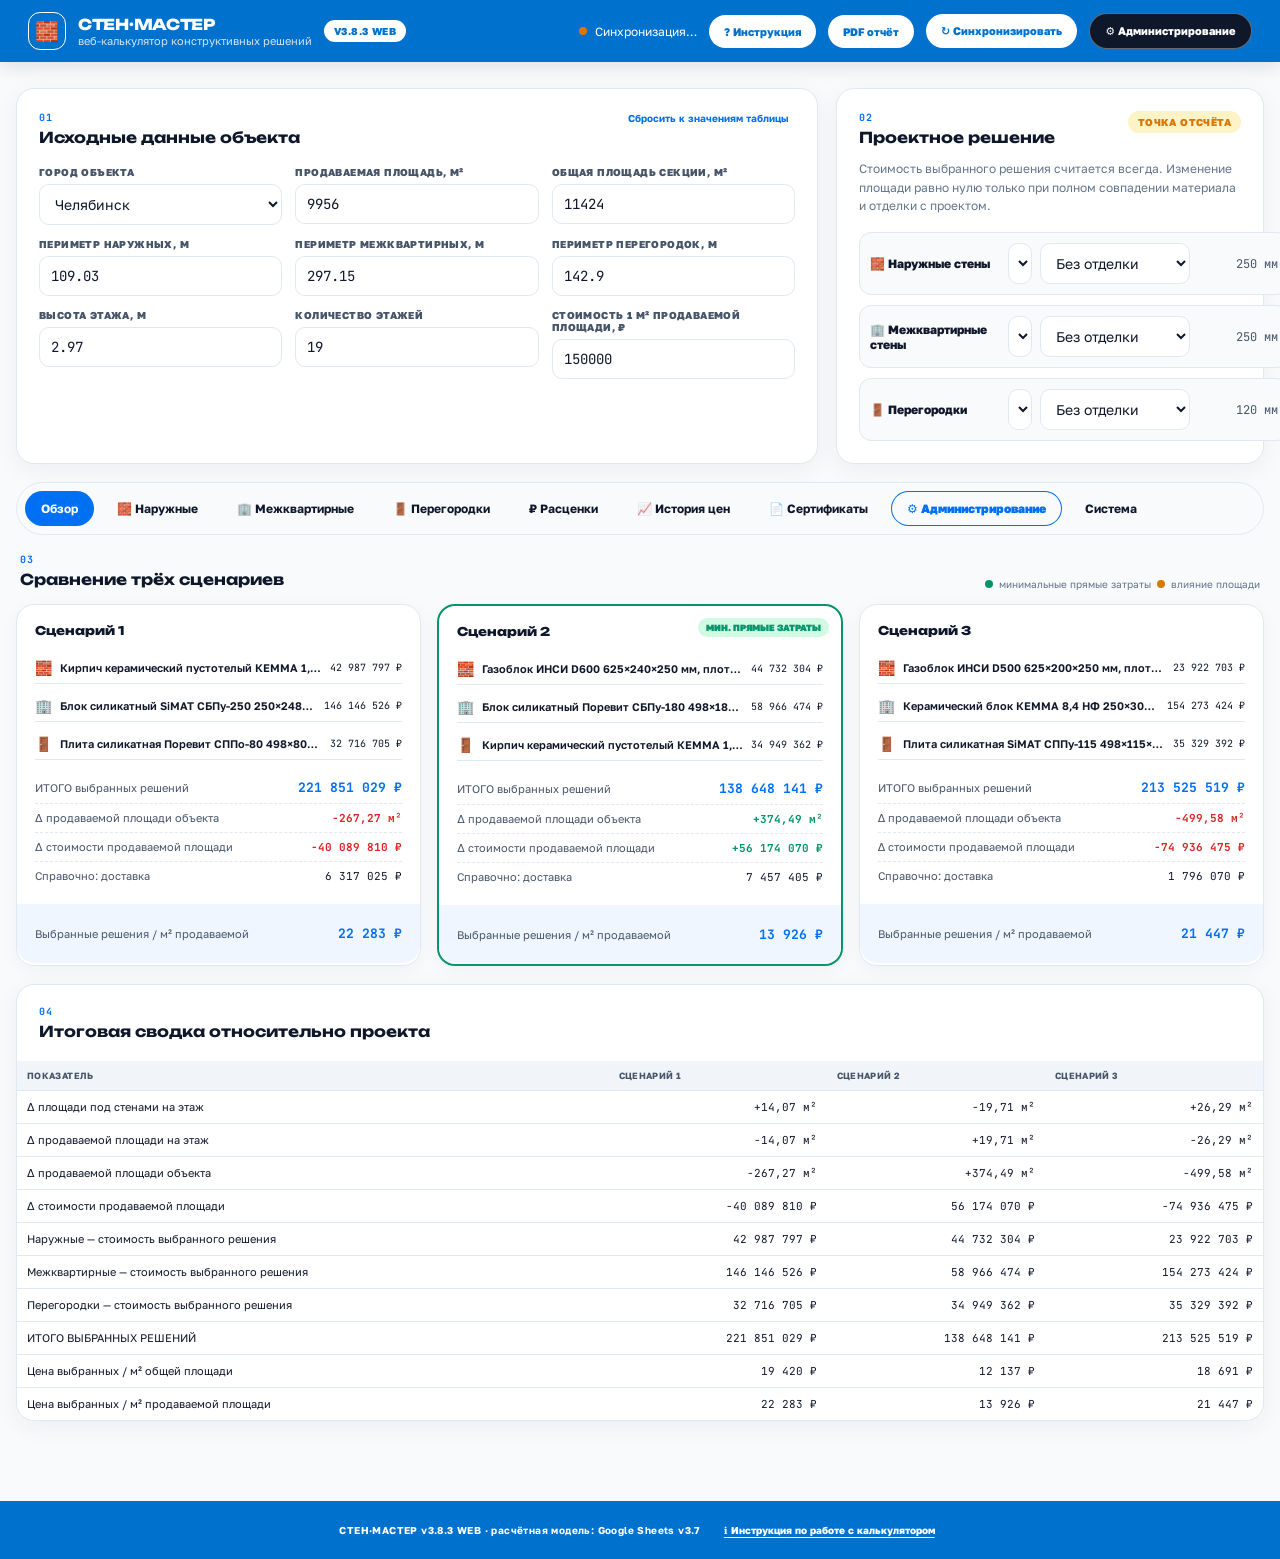
==== commit 83d8cab0: "Update index.html" ====
--- a/index.html
+++ b/index.html
@@ -4,7 +4,7 @@
   <meta charset="utf-8">
   <meta name="viewport" content="width=device-width,initial-scale=1">
   <meta name="theme-color" content="#0072CE">
-  <title>СТЕН·МАСТЕР v3.8 — веб-калькулятор</title>
+  <title>СТЕН·МАСТЕР v3.8.3 — веб-калькулятор</title>
   <link rel="preconnect" href="https://fonts.googleapis.com">
   <link rel="preconnect" href="https://fonts.gstatic.com" crossorigin>
   <link href="https://fonts.googleapis.com/css2?family=Golos+Text:wght@400;500;600;700;800;900&family=JetBrains+Mono:wght@400;500;600&family=Unbounded:wght@500;600;700;800&display=swap" rel="stylesheet">
@@ -19,7 +19,7 @@
         <div class="brand-title">СТЕН·МАСТЕР</div>
         <div class="brand-subtitle">веб-калькулятор конструктивных решений</div>
       </div>
-      <span class="version-pill">v3.8 WEB</span>
+      <span class="version-pill">v3.8.3 WEB</span>
     </div>
     <div class="top-actions">
       <div class="sync-state" id="syncState"><span class="status-dot"></span><span id="syncText">локальная модель</span></div>
@@ -96,7 +96,11 @@
       <article class="card pricing-card">
         <div class="card-head pricing-head">
           <div><span class="eyebrow">05</span><h2>Централизованные расценки</h2><p class="muted">Материалы: цена с НДС и доставкой. Доставка в расчёте показывается справочно и не прибавляется к сценарию.</p></div>
-          <button class="btn btn-outline" id="pricingAdminBtn" type="button">⚙ Открыть администрирование</button>
+          <div class="pricing-actions">
+            <span class="save-hint" id="pricingSaveHint">Все изменения сохранены</span>
+            <button class="btn btn-primary hidden" id="saveAllPricingBtn" type="button">💾 Сохранить все изменения <span class="save-count" id="pricingDirtyCount">0</span></button>
+            <button class="btn btn-outline" id="pricingAdminBtn" type="button">⚙ Открыть администрирование</button>
+          </div>
         </div>
         <div class="toolbar">
           <div class="search-box"><input type="search" id="priceSearch" placeholder="Поиск по коду или наименованию"></div>
@@ -230,7 +234,7 @@
 
   <div class="toast-stack" id="toastStack"></div>
   <footer>
-    <span>СТЕН·МАСТЕР v3.8 WEB · расчётная модель: Google Sheets v3.7</span>
+    <span>СТЕН·МАСТЕР v3.8.3 WEB · расчётная модель: Google Sheets v3.7</span>
     <button class="footer-link" id="footerInstructionBtn" type="button">ℹ Инструкция по работе с калькулятором</button>
   </footer>
 </div>
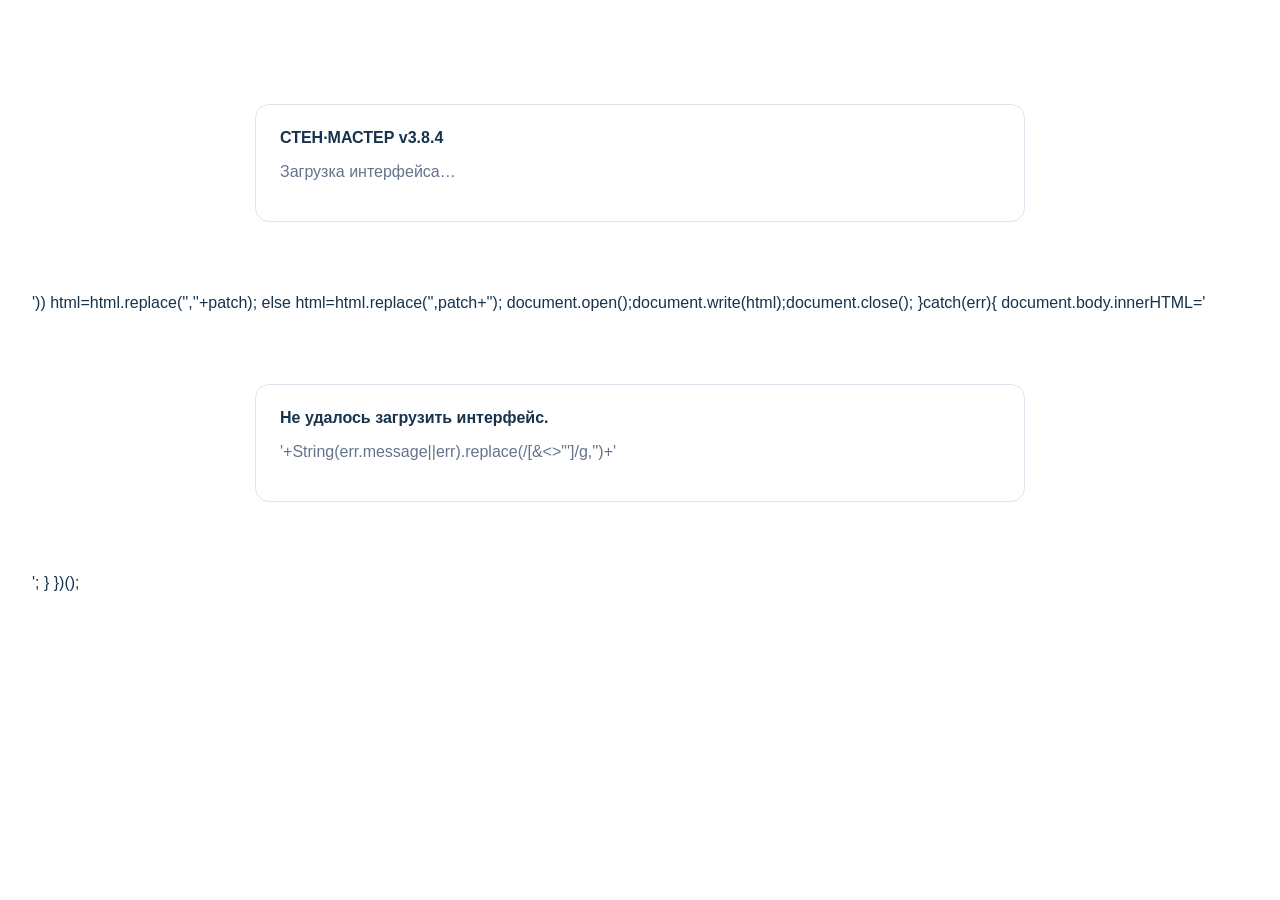
==== commit 33c0da2d: "STEN MASTER WEB v3.8.4: fix sync callback bridge, price dates, requests and chat" ====
--- a/index.html
+++ b/index.html
@@ -3,244 +3,25 @@
 <head>
   <meta charset="utf-8">
   <meta name="viewport" content="width=device-width,initial-scale=1">
-  <meta name="theme-color" content="#0072CE">
-  <title>СТЕН·МАСТЕР v3.8.3 — веб-калькулятор</title>
-  <link rel="preconnect" href="https://fonts.googleapis.com">
-  <link rel="preconnect" href="https://fonts.gstatic.com" crossorigin>
-  <link href="https://fonts.googleapis.com/css2?family=Golos+Text:wght@400;500;600;700;800;900&family=JetBrains+Mono:wght@400;500;600&family=Unbounded:wght@500;600;700;800&display=swap" rel="stylesheet">
-  <link rel="stylesheet" href="styles.css">
+  <title>СТЕН·МАСТЕР v3.8.4</title>
+  <style>body{font-family:Arial,sans-serif;margin:0;padding:32px;color:#17324d}.loader{max-width:720px;margin:8vh auto;padding:24px;border:1px solid #dbe5ef;border-radius:14px}.muted{color:#64748b}</style>
 </head>
 <body>
-<div class="app-shell">
-  <header class="topbar">
-    <div class="brand">
-      <div class="brand-mark">🧱</div>
-      <div>
-        <div class="brand-title">СТЕН·МАСТЕР</div>
-        <div class="brand-subtitle">веб-калькулятор конструктивных решений</div>
-      </div>
-      <span class="version-pill">v3.8.3 WEB</span>
-    </div>
-    <div class="top-actions">
-      <div class="sync-state" id="syncState"><span class="status-dot"></span><span id="syncText">локальная модель</span></div>
-      <button class="btn btn-light" id="instructionBtn" type="button">? Инструкция</button>
-      <button class="btn btn-light" id="pdfBtn" type="button">PDF отчёт</button>
-      <button class="btn btn-light" id="syncBtn" type="button">↻ Синхронизировать</button>
-      <button class="btn btn-admin" id="adminHeaderBtn" type="button">⚙ Администрирование</button>
-    </div>
-  </header>
-
-  <main class="page">
-    <section class="hero-grid">
-      <article class="card card-inputs">
-        <div class="card-head">
-          <div><span class="eyebrow">01</span><h1>Исходные данные объекта</h1></div>
-          <button class="link-btn" id="resetBtn" type="button">Сбросить к значениям таблицы</button>
-        </div>
-        <div class="inputs-grid" id="inputsGrid"></div>
-      </article>
-
-      <article class="card project-card">
-        <div class="card-head">
-          <div><span class="eyebrow">02</span><h2>Проектное решение</h2></div>
-          <span class="hint-badge">точка отсчёта</span>
-        </div>
-        <p class="muted project-help">Стоимость выбранного решения считается всегда. Изменение площади равно нулю только при полном совпадении материала и отделки с проектом.</p>
-        <div id="projectEditor" class="project-editor"></div>
-      </article>
-    </section>
-
-    <nav class="tabs" id="tabs" aria-label="Разделы калькулятора">
-      <button class="tab active" data-tab="overview">Обзор</button>
-      <button class="tab" data-tab="ext">🧱 Наружные</button>
-      <button class="tab" data-tab="inter">🏢 Межквартирные</button>
-      <button class="tab" data-tab="part">🚪 Перегородки</button>
-      <button class="tab" data-tab="pricing">₽ Расценки</button>
-      <button class="tab" data-tab="analytics">📈 История цен</button>
-      <button class="tab" data-tab="certificates">📄 Сертификаты</button>
-      <button class="tab admin-tab" data-tab="admin">⚙ Администрирование</button>
-      <button class="tab" data-tab="system">Система</button>
-    </nav>
-
-    <section class="tab-panel active" data-panel="overview">
-      <div class="section-title-row">
-        <div><span class="eyebrow">03</span><h2>Сравнение трёх сценариев</h2></div>
-        <div class="legend"><span class="legend-dot green"></span>минимальные прямые затраты <span class="legend-dot gold"></span>влияние площади</div>
-      </div>
-      <div class="scenario-grid" id="scenarioSummary"></div>
-      <article class="card summary-table-card">
-        <div class="card-head"><div><span class="eyebrow">04</span><h2>Итоговая сводка относительно проекта</h2></div></div>
-        <div class="table-wrap" id="summaryTable"></div>
-      </article>
-    </section>
-
-    <section class="tab-panel" data-panel="ext">
-      <div class="section-title-row"><div><span class="eyebrow">A</span><h2>Наружные стены</h2></div><span class="unit-chip">₽ / м³ конструкции</span></div>
-      <div class="variant-grid" id="extVariants"></div>
-      <article class="card compare-card"><div class="card-head"><h3>Все варианты базы</h3></div><div class="table-wrap" id="extCompare"></div></article>
-    </section>
-
-    <section class="tab-panel" data-panel="inter">
-      <div class="section-title-row"><div><span class="eyebrow">B</span><h2>Межквартирные стены</h2></div><span class="unit-chip">₽ / м³ конструкции</span></div>
-      <div class="variant-grid" id="interVariants"></div>
-      <article class="card compare-card"><div class="card-head"><h3>Все варианты базы</h3></div><div class="table-wrap" id="interCompare"></div></article>
-    </section>
-
-    <section class="tab-panel" data-panel="part">
-      <div class="section-title-row"><div><span class="eyebrow">C</span><h2>Перегородки внутри квартир</h2></div><span class="unit-chip">₽ / м² конструкции</span></div>
-      <div class="variant-grid" id="partVariants"></div>
-      <article class="card compare-card"><div class="card-head"><h3>Все варианты базы</h3></div><div class="table-wrap" id="partCompare"></div></article>
-    </section>
-
-    <section class="tab-panel" data-panel="pricing">
-      <article class="card pricing-card">
-        <div class="card-head pricing-head">
-          <div><span class="eyebrow">05</span><h2>Централизованные расценки</h2><p class="muted">Материалы: цена с НДС и доставкой. Доставка в расчёте показывается справочно и не прибавляется к сценарию.</p></div>
-          <div class="pricing-actions">
-            <span class="save-hint" id="pricingSaveHint">Все изменения сохранены</span>
-            <button class="btn btn-primary hidden" id="saveAllPricingBtn" type="button">💾 Сохранить все изменения <span class="save-count" id="pricingDirtyCount">0</span></button>
-            <button class="btn btn-outline" id="pricingAdminBtn" type="button">⚙ Открыть администрирование</button>
-          </div>
-        </div>
-        <div class="toolbar">
-          <div class="search-box"><input type="search" id="priceSearch" placeholder="Поиск по коду или наименованию"></div>
-          <select id="priceType"><option value="all">Работы + материалы</option><option value="works">Только работы</option><option value="materials">Только материалы</option></select>
-          <select id="pricePurchase"><option value="all">Все группы закупки</option><option value="Стратегические материалы">Стратегические материалы</option><option value="Обычные материалы">Обычные материалы</option></select>
-        </div>
-        <div class="table-wrap pricing-table-wrap" id="pricingTable"></div>
-      </article>
-    </section>
-
-    <section class="tab-panel" data-panel="analytics">
-      <article class="card">
-        <div class="card-head analytics-head">
-          <div><span class="eyebrow">06</span><h2>История изменения цен</h2><p class="muted">Выберите материалы. Графики строятся по журналу изменений Google Sheets и разделяются на группы, чтобы не смешивать рубли за м³ с рублями за килограмм. Человечество всё-таки иногда способно учиться на единицах измерения.</p></div>
-          <button class="btn btn-primary" id="loadHistoryBtn" type="button">Построить графики</button>
-        </div>
-        <div class="analytics-controls">
-          <div class="field"><label for="historyGrouping">Группировка</label><select id="historyGrouping"><option value="technical">По технической группе</option><option value="purchase">По группе закупки</option><option value="unit">По единице измерения</option><option value="none">Без группировки</option></select></div>
-          <div class="field grow"><label for="historySearch">Поиск материала</label><input id="historySearch" type="search" placeholder="Код или наименование"></div>
-        </div>
-        <div id="historyMaterialPicker" class="material-picker"></div>
-        <div id="priceCharts" class="chart-stack"><div class="empty-state">Выберите материалы и нажмите «Построить графики».</div></div>
-      </article>
-    </section>
-
-    <section class="tab-panel" data-panel="certificates">
-      <article class="card">
-        <div class="card-head">
-          <div><span class="eyebrow">07</span><h2>Сертификаты стеновых материалов</h2><p class="muted">Файлы загружаются администратором один раз и хранятся в Google Drive через Web API. Всем пользователям калькулятора доступна одна и та же актуальная библиотека.</p></div>
-          <button class="btn btn-outline" id="certificateAdminBtn" type="button">Добавить сертификат</button>
-        </div>
-        <div class="toolbar"><div class="search-box"><input id="certificateSearch" type="search" placeholder="Поиск по материалу или коду"></div></div>
-        <div class="table-wrap" id="certificateTable"></div>
-      </article>
-    </section>
-
-    <section class="tab-panel" data-panel="admin">
-      <div class="admin-banner">
-        <div><strong>⚙ Центр администрирования</strong><span id="adminStatusText">не подключён</span></div>
-        <div class="small-note">Запись идёт напрямую в Google Sheets через Apps Script. Admin key хранится только в sessionStorage текущей вкладки.</div>
-      </div>
-
-      <article class="card" id="adminLoginCard">
-        <div class="card-head"><div><span class="eyebrow">ADMIN</span><h2>Подключение администратора</h2></div></div>
-        <div class="admin-fields">
-          <div class="field grow"><label for="adminToken">Admin key</label><input id="adminToken" type="password" autocomplete="off" placeholder="из листа Система_v3.5"></div>
-          <div class="field grow"><label for="adminActor">Кто изменяет</label><input id="adminActor" type="text" autocomplete="email" placeholder="email или ФИО"></div>
-          <button class="btn btn-primary" id="adminLoginBtn" type="button">Подключить</button>
-          <button class="btn btn-outline hidden" id="adminLogoutBtn" type="button">Отключить</button>
-        </div>
-      </article>
-
-      <div class="admin-workspace hidden" id="adminWorkspace">
-        <article class="card">
-          <div class="card-head"><div><span class="eyebrow">A1</span><h2>Добавить новый материал</h2><p class="muted">Создаёт новую строку в «Материалы» A:S и автоматически присваивает следующий M-код. Добавление в справочник само по себе не создаёт новую конструкцию стены.</p></div></div>
-          <form id="newMaterialForm" class="form-grid">
-            <div class="field span-2"><label>Наименование *</label><input name="name" required maxlength="500"></div>
-            <div class="field"><label>Ед. изм. *</label><input name="unit" required placeholder="м³ / кг / шт"></div>
-            <div class="field"><label>Цена с НДС и доставкой, ₽/ед. *</label><input name="price" required type="number" min="0" step="0.01"></div>
-            <div class="field"><label>Техническая группа *</label><input name="technicalGroup" list="techGroupList" required value="Стеновые материалы"></div>
-            <div class="field"><label>Группа закупки *</label><select name="purchaseGroup"><option>Стратегические материалы</option><option>Обычные материалы</option></select></div>
-            <div class="field"><label>Габариты / формат</label><input name="dimensions" placeholder="625×200×250 мм"></div>
-            <div class="field"><label>Плотность, кг/м³</label><input name="densitySpec" type="number" step="0.01"></div>
-            <div class="field"><label>Прочность / класс</label><input name="strength" placeholder="B2,5 / M150"></div>
-            <div class="field span-2"><label>Источник характеристик</label><input name="characteristicsSource" type="url" placeholder="https://..."></div>
-            <div class="field"><label>Статус проверки</label><input name="verificationStatus" placeholder="Проверено по производителю"></div>
-            <div class="field"><label>Комментарий по единице</label><input name="unitComment" placeholder="Закупка и расчёт — м³"></div>
-            <div class="field"><label>Звукоизоляция</label><input name="soundInsulation"></div>
-            <div class="field"><label>Статус в калькуляторе</label><input name="calculatorStatus" value="Новый материал"></div>
-            <div class="field span-2"><label>Комментарий / проверка</label><textarea name="comment" rows="2"></textarea></div>
-            <div class="form-actions span-2"><button class="btn btn-primary" type="submit">Добавить в Google Sheets</button><span class="small-note" id="newMaterialResult"></span></div>
-          </form>
-          <datalist id="techGroupList"></datalist>
-        </article>
-
-        <article class="card">
-          <div class="card-head"><div><span class="eyebrow">A2</span><h2>Загрузить сертификат</h2><p class="muted">PDF/JPG/PNG до 8 МБ. Файл сохраняется в закрытой папке Google Drive и выдаётся пользователям через API по записи в реестре сертификатов.</p></div></div>
-          <form id="certificateUploadForm" class="form-grid">
-            <div class="field span-2"><label>Стеновой материал *</label><select name="code" id="certificateMaterialSelect" required></select></div>
-            <div class="field span-2"><label>Название документа *</label><input name="documentName" required placeholder="Сертификат соответствия / протокол испытаний"></div>
-            <div class="field span-2"><label>Файл *</label><input name="certificateFile" type="file" accept="application/pdf,image/png,image/jpeg" required></div>
-            <div class="form-actions span-2"><button class="btn btn-primary" type="submit">Загрузить и сохранить</button><span class="small-note" id="certificateUploadResult"></span></div>
-          </form>
-        </article>
-
-        <article class="card">
-          <div class="card-head"><div><span class="eyebrow">A3</span><h2>Системные операции</h2></div></div>
-          <div class="action-grid">
-            <button class="btn btn-outline system-action" data-action="synchronize">Синхронизировать базы</button>
-            <button class="btn btn-outline system-action" data-action="checkIntegrity">Проверить целостность</button>
-            <button class="btn btn-outline system-action" data-action="strategicReport">Отчёт по стратегическим</button>
-            <button class="btn btn-outline system-action" data-action="assignCodes">Присвоить новые коды</button>
-            <button class="btn btn-outline system-action" data-action="backup">Создать backup</button>
-          </div>
-        </article>
-      </div>
-    </section>
-
-    <section class="tab-panel" data-panel="system">
-      <div class="system-grid">
-        <article class="card">
-          <div class="card-head"><div><span class="eyebrow">08</span><h2>Контроль модели</h2></div></div>
-          <div id="engineCheck" class="check-box"></div>
-          <div class="system-meta" id="systemMeta"></div>
-        </article>
-        <article class="card">
-          <div class="card-head"><div><span class="eyebrow">09</span><h2>Состояние данных</h2></div></div>
-          <p class="muted">Системные операции перенесены в заметный раздел «Администрирование». Здесь оставлены диагностика, журнал и контроль целостности.</p>
-          <button class="btn btn-admin" id="systemAdminBtn" type="button">⚙ Перейти в администрирование</button>
-        </article>
-      </div>
-      <article class="card system-output-card"><div class="card-head"><h3>Контроль / журнал</h3><div class="segmented"><button class="seg active" data-system-view="control">Контроль</button><button class="seg" data-system-view="audit">Журнал</button><button class="seg" data-system-view="strategic">Стратегические</button></div></div><div class="table-wrap" id="systemOutput"></div></article>
-    </section>
-  </main>
-
-  <dialog id="instructionDialog" class="instruction-dialog">
-    <div class="dialog-head"><div><span class="eyebrow">СПРАВКА</span><h2>Как работать с калькулятором</h2></div><button class="icon-btn" id="instructionCloseBtn" type="button" aria-label="Закрыть">×</button></div>
-    <div class="instruction-content">
-      <ol>
-        <li>Заполните исходные данные объекта: город, площади, периметры, высоту, этажность и стоимость продаваемой площади.</li>
-        <li>В «Проектном решении» укажите материал и отделку, которые уже заложены проектом.</li>
-        <li>В сценариях выберите альтернативные материалы и отделку. Стоимость каждого выбранного решения считается всегда.</li>
-        <li>Изменение площади обнуляется только если одновременно совпадают проектный материал и тип отделки.</li>
-        <li>Цена материалов в справочнике принимается с НДС и доставкой. Расчёт доставки на карточке является справочным и в итог сценария не добавляется.</li>
-        <li>Кнопка «PDF отчёт» формирует документ по текущему расчёту. Раздел «История цен» строит графики по журналу Google Sheets.</li>
-        <li>Администрирование требует Admin key. Через него можно менять цены, добавлять материалы, загружать сертификаты, запускать контроль и backup.</li>
-      </ol>
-      <p class="callout">Сертификат, загруженный администратором, сохраняется централизованно и будет доступен всем пользователям веб-калькулятора после синхронизации.</p>
-    </div>
-  </dialog>
-
-  <div class="toast-stack" id="toastStack"></div>
-  <footer>
-    <span>СТЕН·МАСТЕР v3.8.3 WEB · расчётная модель: Google Sheets v3.7</span>
-    <button class="footer-link" id="footerInstructionBtn" type="button">ℹ Инструкция по работе с калькулятором</button>
-  </footer>
-</div>
-
-<script src="data.js"></script>
-<script src="engine.js"></script>
-<script src="app.js"></script>
+  <div class="loader"><strong>СТЕН·МАСТЕР v3.8.4</strong><p class="muted">Загрузка интерфейса…</p></div>
+  <script>
+  (async()=>{
+    try{
+      const r=await fetch('./index_v383_legacy.html?v=383',{cache:'no-store'});
+      if(!r.ok) throw new Error('HTTP '+r.status);
+      let html=await r.text();
+      const patch='<script src="v384-patch.js?v=384"><\\/script>';
+      if(html.includes('<script src="app.js"></script>')) html=html.replace('<script src="app.js"></script>','<script src="app.js?v=383"></script>'+patch);
+      else html=html.replace('</body>',patch+'</body>');
+      document.open();document.write(html);document.close();
+    }catch(err){
+      document.body.innerHTML='<div class="loader"><strong>Не удалось загрузить интерфейс.</strong><p class="muted">'+String(err.message||err).replace(/[&<>"']/g,'')+'</p></div>';
+    }
+  })();
+  </script>
 </body>
 </html>
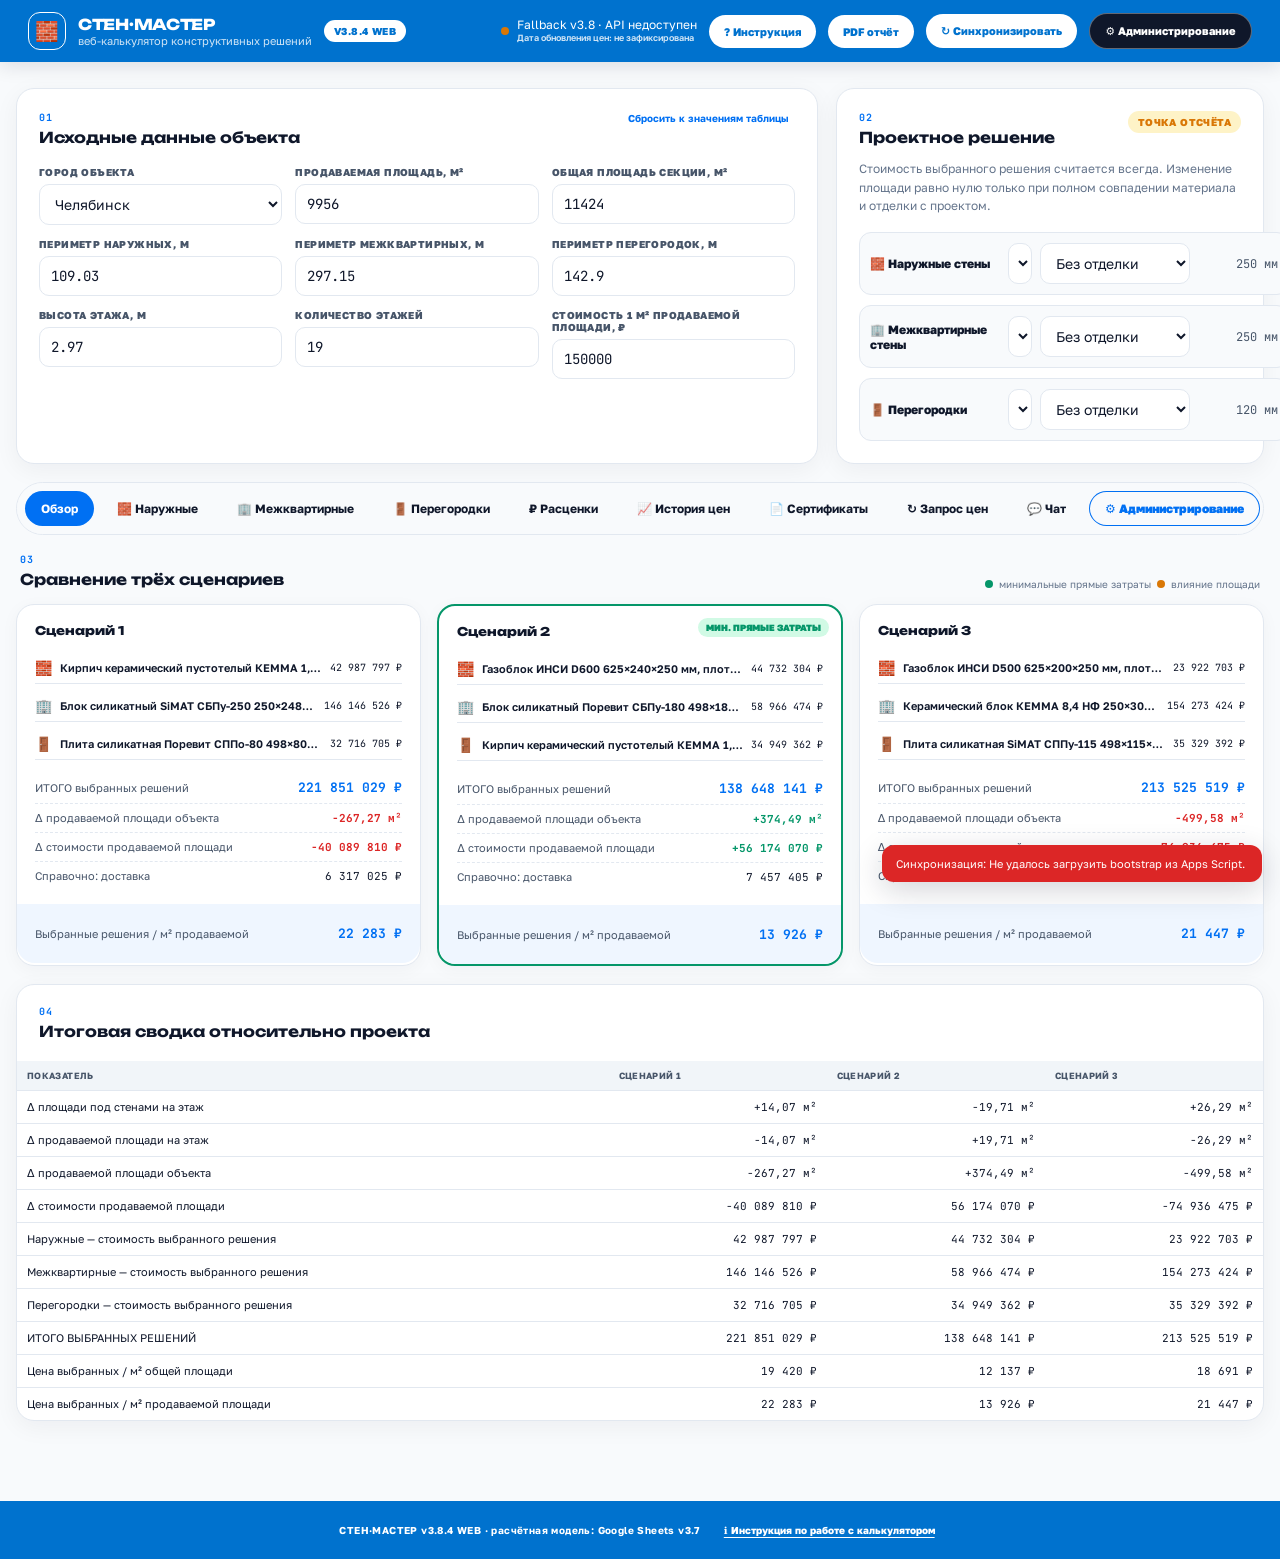
==== commit 9c49d066: "STEN MASTER v3.8.4 sync fixed" ====
--- a/index.html
+++ b/index.html
@@ -3,25 +3,246 @@
 <head>
   <meta charset="utf-8">
   <meta name="viewport" content="width=device-width,initial-scale=1">
-  <title>СТЕН·МАСТЕР v3.8.4</title>
-  <style>body{font-family:Arial,sans-serif;margin:0;padding:32px;color:#17324d}.loader{max-width:720px;margin:8vh auto;padding:24px;border:1px solid #dbe5ef;border-radius:14px}.muted{color:#64748b}</style>
+  <meta name="theme-color" content="#0072CE">
+  <title>СТЕН·МАСТЕР v3.8.4 — веб-калькулятор</title>
+  <link rel="preconnect" href="https://fonts.googleapis.com">
+  <link rel="preconnect" href="https://fonts.gstatic.com" crossorigin>
+  <link href="https://fonts.googleapis.com/css2?family=Golos+Text:wght@400;500;600;700;800;900&family=JetBrains+Mono:wght@400;500;600&family=Unbounded:wght@500;600;700;800&display=swap" rel="stylesheet">
+  <link rel="stylesheet" href="styles.css">
 </head>
 <body>
-  <div class="loader"><strong>СТЕН·МАСТЕР v3.8.4</strong><p class="muted">Загрузка интерфейса…</p></div>
-  <script>
-  (async()=>{
-    try{
-      const r=await fetch('./index_v383_legacy.html?v=383',{cache:'no-store'});
-      if(!r.ok) throw new Error('HTTP '+r.status);
-      let html=await r.text();
-      const patch='<script src="v384-patch.js?v=384"><\\/script>';
-      if(html.includes('<script src="app.js"></script>')) html=html.replace('<script src="app.js"></script>','<script src="app.js?v=383"></script>'+patch);
-      else html=html.replace('</body>',patch+'</body>');
-      document.open();document.write(html);document.close();
-    }catch(err){
-      document.body.innerHTML='<div class="loader"><strong>Не удалось загрузить интерфейс.</strong><p class="muted">'+String(err.message||err).replace(/[&<>"']/g,'')+'</p></div>';
-    }
-  })();
-  </script>
+<div class="app-shell">
+  <header class="topbar">
+    <div class="brand">
+      <div class="brand-mark">🧱</div>
+      <div>
+        <div class="brand-title">СТЕН·МАСТЕР</div>
+        <div class="brand-subtitle">веб-калькулятор конструктивных решений</div>
+      </div>
+      <span class="version-pill">v3.8.4 WEB</span>
+    </div>
+    <div class="top-actions">
+      <div class="sync-state" id="syncState"><span class="status-dot"></span><span class="sync-copy"><span id="syncText">локальная модель</span><small id="priceUpdatedText">Дата обновления цен: загрузка…</small></span></div>
+      <button class="btn btn-light" id="instructionBtn" type="button">? Инструкция</button>
+      <button class="btn btn-light" id="pdfBtn" type="button">PDF отчёт</button>
+      <button class="btn btn-light" id="syncBtn" type="button">↻ Синхронизировать</button>
+      <button class="btn btn-admin" id="adminHeaderBtn" type="button">⚙ Администрирование</button>
+    </div>
+  </header>
+
+  <main class="page">
+    <section class="hero-grid">
+      <article class="card card-inputs">
+        <div class="card-head">
+          <div><span class="eyebrow">01</span><h1>Исходные данные объекта</h1></div>
+          <button class="link-btn" id="resetBtn" type="button">Сбросить к значениям таблицы</button>
+        </div>
+        <div class="inputs-grid" id="inputsGrid"></div>
+      </article>
+
+      <article class="card project-card">
+        <div class="card-head">
+          <div><span class="eyebrow">02</span><h2>Проектное решение</h2></div>
+          <span class="hint-badge">точка отсчёта</span>
+        </div>
+        <p class="muted project-help">Стоимость выбранного решения считается всегда. Изменение площади равно нулю только при полном совпадении материала и отделки с проектом.</p>
+        <div id="projectEditor" class="project-editor"></div>
+      </article>
+    </section>
+
+    <nav class="tabs" id="tabs" aria-label="Разделы калькулятора">
+      <button class="tab active" data-tab="overview">Обзор</button>
+      <button class="tab" data-tab="ext">🧱 Наружные</button>
+      <button class="tab" data-tab="inter">🏢 Межквартирные</button>
+      <button class="tab" data-tab="part">🚪 Перегородки</button>
+      <button class="tab" data-tab="pricing">₽ Расценки</button>
+      <button class="tab" data-tab="analytics">📈 История цен</button>
+      <button class="tab" data-tab="certificates">📄 Сертификаты</button>
+      <button class="tab admin-tab" data-tab="admin">⚙ Администрирование</button>
+      <button class="tab" data-tab="system">Система</button>
+    </nav>
+
+    <section class="tab-panel active" data-panel="overview">
+      <div class="section-title-row">
+        <div><span class="eyebrow">03</span><h2>Сравнение трёх сценариев</h2></div>
+        <div class="legend"><span class="legend-dot green"></span>минимальные прямые затраты <span class="legend-dot gold"></span>влияние площади</div>
+      </div>
+      <div class="scenario-grid" id="scenarioSummary"></div>
+      <article class="card summary-table-card">
+        <div class="card-head"><div><span class="eyebrow">04</span><h2>Итоговая сводка относительно проекта</h2></div></div>
+        <div class="table-wrap" id="summaryTable"></div>
+      </article>
+    </section>
+
+    <section class="tab-panel" data-panel="ext">
+      <div class="section-title-row"><div><span class="eyebrow">A</span><h2>Наружные стены</h2></div><span class="unit-chip">₽ / м³ конструкции</span></div>
+      <div class="variant-grid" id="extVariants"></div>
+      <article class="card compare-card"><div class="card-head"><h3>Все варианты базы</h3></div><div class="table-wrap" id="extCompare"></div></article>
+    </section>
+
+    <section class="tab-panel" data-panel="inter">
+      <div class="section-title-row"><div><span class="eyebrow">B</span><h2>Межквартирные стены</h2></div><span class="unit-chip">₽ / м³ конструкции</span></div>
+      <div class="variant-grid" id="interVariants"></div>
+      <article class="card compare-card"><div class="card-head"><h3>Все варианты базы</h3></div><div class="table-wrap" id="interCompare"></div></article>
+    </section>
+
+    <section class="tab-panel" data-panel="part">
+      <div class="section-title-row"><div><span class="eyebrow">C</span><h2>Перегородки внутри квартир</h2></div><span class="unit-chip">₽ / м² конструкции</span></div>
+      <div class="variant-grid" id="partVariants"></div>
+      <article class="card compare-card"><div class="card-head"><h3>Все варианты базы</h3></div><div class="table-wrap" id="partCompare"></div></article>
+    </section>
+
+    <section class="tab-panel" data-panel="pricing">
+      <article class="card pricing-card">
+        <div class="card-head pricing-head">
+          <div><span class="eyebrow">05</span><h2>Централизованные расценки</h2><p class="muted">Материалы: цена с НДС и доставкой. Доставка в расчёте показывается справочно и не прибавляется к сценарию.</p></div>
+          <div class="pricing-actions">
+            <span class="save-hint" id="pricingSaveHint">Все изменения сохранены</span>
+            <button class="btn btn-primary hidden" id="saveAllPricingBtn" type="button">💾 Сохранить все изменения <span class="save-count" id="pricingDirtyCount">0</span></button>
+            <button class="btn btn-outline" id="pricingAdminBtn" type="button">⚙ Открыть администрирование</button>
+          </div>
+        </div>
+        <div class="toolbar">
+          <div class="search-box"><input type="search" id="priceSearch" placeholder="Поиск по коду или наименованию"></div>
+          <select id="priceType"><option value="all">Работы + материалы</option><option value="works">Только работы</option><option value="materials">Только материалы</option></select>
+          <select id="pricePurchase"><option value="all">Все группы закупки</option><option value="Стратегические материалы">Стратегические материалы</option><option value="Обычные материалы">Обычные материалы</option></select>
+        </div>
+        <div class="table-wrap pricing-table-wrap" id="pricingTable"></div>
+      </article>
+    </section>
+
+    <section class="tab-panel" data-panel="analytics">
+      <article class="card">
+        <div class="card-head analytics-head">
+          <div><span class="eyebrow">06</span><h2>История изменения цен</h2><p class="muted">Выберите материалы. Графики строятся по журналу изменений Google Sheets и разделяются на группы, чтобы не смешивать рубли за м³ с рублями за килограмм. Человечество всё-таки иногда способно учиться на единицах измерения.</p></div>
+          <button class="btn btn-primary" id="loadHistoryBtn" type="button">Построить графики</button>
+        </div>
+        <div class="analytics-controls">
+          <div class="field"><label for="historyGrouping">Группировка</label><select id="historyGrouping"><option value="technical">По технической группе</option><option value="purchase">По группе закупки</option><option value="unit">По единице измерения</option><option value="none">Без группировки</option></select></div>
+          <div class="field grow"><label for="historySearch">Поиск материала</label><input id="historySearch" type="search" placeholder="Код или наименование"></div>
+        </div>
+        <div id="historyMaterialPicker" class="material-picker"></div>
+        <div id="priceCharts" class="chart-stack"><div class="empty-state">Выберите материалы и нажмите «Построить графики».</div></div>
+      </article>
+    </section>
+
+    <section class="tab-panel" data-panel="certificates">
+      <article class="card">
+        <div class="card-head">
+          <div><span class="eyebrow">07</span><h2>Сертификаты стеновых материалов</h2><p class="muted">Файлы загружаются администратором один раз и хранятся в Google Drive через Web API. Всем пользователям калькулятора доступна одна и та же актуальная библиотека.</p></div>
+          <button class="btn btn-outline" id="certificateAdminBtn" type="button">Добавить сертификат</button>
+        </div>
+        <div class="toolbar"><div class="search-box"><input id="certificateSearch" type="search" placeholder="Поиск по материалу или коду"></div></div>
+        <div class="table-wrap" id="certificateTable"></div>
+      </article>
+    </section>
+
+    <section class="tab-panel" data-panel="admin">
+      <div class="admin-banner">
+        <div><strong>⚙ Центр администрирования</strong><span id="adminStatusText">не подключён</span></div>
+        <div class="small-note">Запись идёт напрямую в Google Sheets через Apps Script. Admin key хранится только в sessionStorage текущей вкладки.</div>
+      </div>
+
+      <article class="card" id="adminLoginCard">
+        <div class="card-head"><div><span class="eyebrow">ADMIN</span><h2>Подключение администратора</h2></div></div>
+        <div class="admin-fields">
+          <div class="field grow"><label for="adminToken">Admin key</label><input id="adminToken" type="password" autocomplete="off" placeholder="из листа Система_v3.5"></div>
+          <div class="field grow"><label for="adminActor">Кто изменяет</label><input id="adminActor" type="text" autocomplete="email" placeholder="email или ФИО"></div>
+          <button class="btn btn-primary" id="adminLoginBtn" type="button">Подключить</button>
+          <button class="btn btn-outline hidden" id="adminLogoutBtn" type="button">Отключить</button>
+        </div>
+      </article>
+
+      <div class="admin-workspace hidden" id="adminWorkspace">
+        <article class="card">
+          <div class="card-head"><div><span class="eyebrow">A1</span><h2>Добавить новый материал</h2><p class="muted">Создаёт новую строку в «Материалы» A:S и автоматически присваивает следующий M-код. Добавление в справочник само по себе не создаёт новую конструкцию стены.</p></div></div>
+          <form id="newMaterialForm" class="form-grid">
+            <div class="field span-2"><label>Наименование *</label><input name="name" required maxlength="500"></div>
+            <div class="field"><label>Ед. изм. *</label><input name="unit" required placeholder="м³ / кг / шт"></div>
+            <div class="field"><label>Цена с НДС и доставкой, ₽/ед. *</label><input name="price" required type="number" min="0" step="0.01"></div>
+            <div class="field"><label>Техническая группа *</label><input name="technicalGroup" list="techGroupList" required value="Стеновые материалы"></div>
+            <div class="field"><label>Группа закупки *</label><select name="purchaseGroup"><option>Стратегические материалы</option><option>Обычные материалы</option></select></div>
+            <div class="field"><label>Габариты / формат</label><input name="dimensions" placeholder="625×200×250 мм"></div>
+            <div class="field"><label>Плотность, кг/м³</label><input name="densitySpec" type="number" step="0.01"></div>
+            <div class="field"><label>Прочность / класс</label><input name="strength" placeholder="B2,5 / M150"></div>
+            <div class="field span-2"><label>Источник характеристик</label><input name="characteristicsSource" type="url" placeholder="https://..."></div>
+            <div class="field"><label>Статус проверки</label><input name="verificationStatus" placeholder="Проверено по производителю"></div>
+            <div class="field"><label>Комментарий по единице</label><input name="unitComment" placeholder="Закупка и расчёт — м³"></div>
+            <div class="field"><label>Звукоизоляция</label><input name="soundInsulation"></div>
+            <div class="field"><label>Статус в калькуляторе</label><input name="calculatorStatus" value="Новый материал"></div>
+            <div class="field span-2"><label>Комментарий / проверка</label><textarea name="comment" rows="2"></textarea></div>
+            <div class="form-actions span-2"><button class="btn btn-primary" type="submit">Добавить в Google Sheets</button><span class="small-note" id="newMaterialResult"></span></div>
+          </form>
+          <datalist id="techGroupList"></datalist>
+        </article>
+
+        <article class="card">
+          <div class="card-head"><div><span class="eyebrow">A2</span><h2>Загрузить сертификат</h2><p class="muted">PDF/JPG/PNG до 8 МБ. Файл сохраняется в закрытой папке Google Drive и выдаётся пользователям через API по записи в реестре сертификатов.</p></div></div>
+          <form id="certificateUploadForm" class="form-grid">
+            <div class="field span-2"><label>Стеновой материал *</label><select name="code" id="certificateMaterialSelect" required></select></div>
+            <div class="field span-2"><label>Название документа *</label><input name="documentName" required placeholder="Сертификат соответствия / протокол испытаний"></div>
+            <div class="field span-2"><label>Файл *</label><input name="certificateFile" type="file" accept="application/pdf,image/png,image/jpeg" required></div>
+            <div class="form-actions span-2"><button class="btn btn-primary" type="submit">Загрузить и сохранить</button><span class="small-note" id="certificateUploadResult"></span></div>
+          </form>
+        </article>
+
+        <article class="card">
+          <div class="card-head"><div><span class="eyebrow">A3</span><h2>Системные операции</h2></div></div>
+          <div class="action-grid">
+            <button class="btn btn-outline system-action" data-action="synchronize">Синхронизировать базы</button>
+            <button class="btn btn-outline system-action" data-action="checkIntegrity">Проверить целостность</button>
+            <button class="btn btn-outline system-action" data-action="strategicReport">Отчёт по стратегическим</button>
+            <button class="btn btn-outline system-action" data-action="assignCodes">Присвоить новые коды</button>
+            <button class="btn btn-outline system-action" data-action="backup">Создать backup</button>
+          </div>
+        </article>
+      </div>
+    </section>
+
+    <section class="tab-panel" data-panel="system">
+      <div class="system-grid">
+        <article class="card">
+          <div class="card-head"><div><span class="eyebrow">08</span><h2>Контроль модели</h2></div></div>
+          <div id="engineCheck" class="check-box"></div>
+          <div class="system-meta" id="systemMeta"></div>
+        </article>
+        <article class="card">
+          <div class="card-head"><div><span class="eyebrow">09</span><h2>Состояние данных</h2></div></div>
+          <p class="muted">Системные операции перенесены в заметный раздел «Администрирование». Здесь оставлены диагностика, журнал и контроль целостности.</p>
+          <button class="btn btn-admin" id="systemAdminBtn" type="button">⚙ Перейти в администрирование</button>
+        </article>
+      </div>
+      <article class="card system-output-card"><div class="card-head"><h3>Контроль / журнал</h3><div class="segmented"><button class="seg active" data-system-view="control">Контроль</button><button class="seg" data-system-view="audit">Журнал</button><button class="seg" data-system-view="strategic">Стратегические</button></div></div><div class="table-wrap" id="systemOutput"></div></article>
+    </section>
+  </main>
+
+  <dialog id="instructionDialog" class="instruction-dialog">
+    <div class="dialog-head"><div><span class="eyebrow">СПРАВКА</span><h2>Как работать с калькулятором</h2></div><button class="icon-btn" id="instructionCloseBtn" type="button" aria-label="Закрыть">×</button></div>
+    <div class="instruction-content">
+      <ol>
+        <li>Заполните исходные данные объекта: город, площади, периметры, высоту, этажность и стоимость продаваемой площади.</li>
+        <li>В «Проектном решении» укажите материал и отделку, которые уже заложены проектом.</li>
+        <li>В сценариях выберите альтернативные материалы и отделку. Стоимость каждого выбранного решения считается всегда.</li>
+        <li>Изменение площади обнуляется только если одновременно совпадают проектный материал и тип отделки.</li>
+        <li>Цена материалов в справочнике принимается с НДС и доставкой. Расчёт доставки на карточке является справочным и в итог сценария не добавляется.</li>
+        <li>Кнопка «PDF отчёт» формирует документ по текущему расчёту. Раздел «История цен» строит графики по журналу Google Sheets.</li>
+        <li>Администрирование требует Admin key. Через него можно менять цены, добавлять материалы, загружать сертификаты, запускать контроль и backup.</li>
+      </ol>
+      <p class="callout">Сертификат, загруженный администратором, сохраняется централизованно и будет доступен всем пользователям веб-калькулятора после синхронизации.</p>
+    </div>
+  </dialog>
+
+  <div class="toast-stack" id="toastStack"></div>
+  <footer>
+    <span>СТЕН·МАСТЕР v3.8.4 WEB · расчётная модель: Google Sheets v3.7</span>
+    <button class="footer-link" id="footerInstructionBtn" type="button">ℹ Инструкция по работе с калькулятором</button>
+  </footer>
+</div>
+
+<script src="config.js"></script>
+<script src="data.js"></script>
+<script src="engine.js"></script>
+<script src="app.js"></script>
+<script src="v384-patch.js"></script>
 </body>
 </html>
--- a/styles.css
+++ b/styles.css
@@ -0,0 +1,55 @@
+:root{
+  --ink:#0F172A;--ink-mid:#475569;--ink-light:#64748B;--paper:#F8FAFC;--paper2:#F1F5F9;--white:#FFFFFF;
+  --accent:#0070F3;--header-blue:#0072CE;--accent-dim:#EFF6FF;--gold:#D97706;--gold-dim:#FEF3C7;
+  --green:#059669;--green-dim:#D1FAE5;--red:#DC2626;--red-dim:#FEE2E2;--border:#E2E8F0;
+  --font-sans:'Golos Text',system-ui,-apple-system,sans-serif;--font-display:'Unbounded',system-ui,sans-serif;--font-mono:'JetBrains Mono',monospace;
+  --radius:18px;--radius-sm:10px;
+}
+*{box-sizing:border-box}html{scroll-behavior:smooth}body{margin:0;background:var(--paper);color:var(--ink);font-family:var(--font-sans);font-size:14px;-webkit-font-smoothing:antialiased}
+button,input,select{font:inherit}button{color:inherit}.hidden{display:none!important}
+.app-shell{min-height:100vh}.topbar{position:sticky;top:0;z-index:50;display:flex;align-items:center;justify-content:space-between;gap:24px;padding:12px 28px;background:var(--header-blue);color:var(--white);box-shadow:0 4px 18px rgba(15,23,42,.12)}
+.brand{display:flex;align-items:center;gap:12px;min-width:0}.brand-mark{display:grid;place-items:center;width:38px;height:38px;border:1px solid var(--white);border-radius:12px;font-size:19px}.brand-title{font-family:var(--font-display);font-weight:800;font-size:15px;letter-spacing:-.02em}.brand-subtitle{font-size:11px;opacity:.82}.version-pill,.hint-badge,.unit-chip{display:inline-flex;align-items:center;border-radius:999px;padding:5px 10px;font-size:10px;font-weight:800;letter-spacing:.04em;text-transform:uppercase;white-space:nowrap}.version-pill{background:var(--white);color:var(--header-blue)}.hint-badge{background:var(--gold-dim);color:var(--gold)}.unit-chip{background:var(--accent-dim);color:var(--accent)}
+.top-actions{display:flex;align-items:center;gap:12px}.sync-state{display:flex;align-items:center;gap:8px;font-size:12px}.sync-copy{display:grid;gap:1px;line-height:1.15}.sync-copy small{font-size:9px;font-weight:600;opacity:.82;white-space:nowrap}.status-dot{width:8px;height:8px;border-radius:50%;background:var(--green)}.sync-state.offline .status-dot{background:var(--gold)}.sync-state.error .status-dot{background:var(--red)}
+.page{width:min(1540px,calc(100% - 32px));margin:26px auto 80px}.hero-grid{display:grid;grid-template-columns:minmax(0,1.5fr) minmax(360px,.8fr);gap:18px;margin-bottom:18px}.card{background:var(--white);border:1px solid var(--border);border-radius:var(--radius);box-shadow:0 6px 24px rgba(15,23,42,.05);padding:22px}.card-head{display:flex;align-items:flex-start;justify-content:space-between;gap:16px;margin-bottom:18px}.card-head h1,.card-head h2,.card-head h3,.section-title-row h2{margin:2px 0 0;font-family:var(--font-display);font-size:15px;line-height:1.35}.eyebrow{display:block;color:var(--accent);font-family:var(--font-mono);font-size:10px;font-weight:700;letter-spacing:.08em;text-transform:uppercase;margin-bottom:4px}.muted{color:var(--ink-light);margin:0}.project-help{font-size:12px;line-height:1.55;margin-top:-6px;margin-bottom:16px}
+.inputs-grid{display:grid;grid-template-columns:repeat(3,minmax(150px,1fr));gap:13px}.field{min-width:0}.field label{display:block;margin-bottom:6px;color:var(--ink-mid);font-size:10px;font-weight:800;letter-spacing:.04em;text-transform:uppercase}.field input,.field select,.toolbar input,.toolbar select,.variant-select,.project-row select,.editable{width:100%;border:1px solid var(--border);background:var(--white);color:var(--ink);border-radius:var(--radius-sm);padding:10px 11px;outline:none;transition:border-color .15s,box-shadow .15s}.field input[type=number],.editable.price-input{font-family:var(--font-mono)}.field input:focus,.field select:focus,.toolbar input:focus,.toolbar select:focus,.variant-select:focus,.project-row select:focus,.editable:focus{border-color:var(--accent);box-shadow:0 0 0 3px var(--accent-dim)}
+.project-editor{display:grid;gap:10px}.project-row{display:grid;grid-template-columns:130px 1fr 150px 80px;gap:8px;align-items:center;padding:10px;background:var(--paper);border:1px solid var(--border);border-radius:12px}.project-label{font-weight:800;font-size:12px}.project-thick{font-family:var(--font-mono);text-align:right;font-size:12px;color:var(--ink-mid)}
+.tabs{position:sticky;top:70px;z-index:40;display:flex;gap:7px;overflow-x:auto;padding:8px;margin:0 0 18px;background:var(--paper);border:1px solid var(--border);border-radius:999px}.tab{flex:0 0 auto;border:0;background:transparent;border-radius:999px;padding:10px 16px;font-weight:700;font-size:12px;cursor:pointer}.tab:hover{background:var(--paper2)}.tab.active{background:var(--accent);color:var(--white)}.tab-panel{display:none}.tab-panel.active{display:block}.section-title-row{display:flex;align-items:end;justify-content:space-between;gap:16px;margin:8px 4px 14px}.legend{font-size:10px;color:var(--ink-light);display:flex;align-items:center;gap:6px;flex-wrap:wrap}.legend-dot{display:inline-block;width:8px;height:8px;border-radius:50%}.legend-dot.green{background:var(--green)}.legend-dot.gold{background:var(--gold)}
+.scenario-grid,.variant-grid{display:grid;grid-template-columns:repeat(3,minmax(0,1fr));gap:16px;margin-bottom:18px}.scenario-card,.variant-card{position:relative;background:var(--white);border:1px solid var(--border);border-radius:var(--radius);padding:18px;box-shadow:0 4px 18px rgba(15,23,42,.04)}.scenario-card.best,.variant-card.best{border:2px solid var(--green)}.best-tag{position:absolute;right:12px;top:12px;padding:4px 8px;border-radius:999px;background:var(--green-dim);color:var(--green);font-size:9px;font-weight:900;text-transform:uppercase}.scenario-title,.variant-title{font-family:var(--font-display);font-size:12px;font-weight:800;margin:0 0 14px}.metric-list{display:grid;gap:0}.metric{display:flex;align-items:baseline;justify-content:space-between;gap:12px;padding:7px 0;border-bottom:1px dashed var(--border)}.metric:last-child{border-bottom:0}.metric-label{color:var(--ink-mid);font-size:11px}.metric-value{font-family:var(--font-mono);font-size:11px;text-align:right}.metric-value.primary{color:var(--accent);font-size:13px;font-weight:700}.metric-value.good{color:var(--green);font-weight:700}.metric-value.bad{color:var(--red);font-weight:700}.metric-value.gold{color:var(--gold);font-weight:700}.category-mini{display:grid;gap:6px;margin:12px 0}.mini-row{display:grid;grid-template-columns:18px 1fr auto;gap:7px;align-items:center;padding:7px 0;border-bottom:1px solid var(--border)}.mini-name{font-size:11px;font-weight:600;overflow:hidden;text-overflow:ellipsis;white-space:nowrap}.mini-cost{font-family:var(--font-mono);font-size:10px}.scenario-total{margin:14px -18px -18px;padding:14px 18px;background:var(--accent-dim);border-radius:0 0 var(--radius) var(--radius)}
+.variant-card{padding-bottom:18px}.variant-controls{display:grid;gap:9px;margin-bottom:12px}.variant-card .field label{font-size:9px}.material-glyph{width:54px;height:54px;display:grid;place-items:center;border-radius:14px;background:var(--accent-dim);color:var(--accent);font-family:var(--font-display);font-weight:800;font-size:15px;margin-bottom:12px}.badges{display:flex;gap:6px;flex-wrap:wrap;margin:8px 0}.badge{display:inline-flex;padding:4px 8px;border-radius:999px;background:var(--paper2);color:var(--ink-mid);font-size:9px;font-weight:700}.badge.strategic{background:var(--gold-dim);color:var(--gold)}.badge.pass{background:var(--green-dim);color:var(--green)}.badge.warn{background:var(--gold-dim);color:var(--gold)}.badge.fail{background:var(--red-dim);color:var(--red)}
+.details{margin-top:12px;border-top:1px solid var(--border);padding-top:10px}.details summary{cursor:pointer;color:var(--accent);font-size:10px;font-weight:800}.components{margin-top:9px;max-height:270px;overflow:auto;border:1px solid var(--border);border-radius:10px}.components table{font-size:10px}
+.table-wrap{overflow:auto;border:1px solid var(--border);border-radius:12px}.data-table{width:100%;border-collapse:collapse;min-width:780px}.data-table th{position:sticky;top:0;z-index:2;background:var(--paper2);color:var(--ink-mid);text-align:left;padding:9px 10px;font-size:9px;letter-spacing:.04em;text-transform:uppercase;border-bottom:1px solid var(--border)}.data-table td{padding:9px 10px;border-bottom:1px solid var(--border);font-size:11px;vertical-align:top}.data-table tbody tr:last-child td{border-bottom:0}.data-table tbody tr:hover td{background:var(--paper)}.num{font-family:var(--font-mono);text-align:right;white-space:nowrap}.summary-table-card,.compare-card{padding:0;overflow:hidden}.summary-table-card .card-head,.compare-card .card-head{padding:20px 22px 0}.summary-table-card .table-wrap,.compare-card .table-wrap{border:0;border-radius:0}
+.btn{border:0;border-radius:999px;padding:10px 15px;font-weight:800;font-size:11px;cursor:pointer;transition:transform .15s,opacity .15s}.btn:hover{transform:translateY(-1px)}.btn:disabled{opacity:.45;cursor:not-allowed;transform:none}.btn-light{background:var(--white);color:var(--header-blue)}.btn-primary{background:var(--accent);color:var(--white)}.btn-outline{background:var(--white);color:var(--accent);border:1px solid var(--accent)}.link-btn{border:0;background:transparent;color:var(--accent);font-weight:700;font-size:10px;cursor:pointer}.small-note{font-size:10px;line-height:1.5;color:var(--ink-light);margin-top:8px}
+.pricing-head{align-items:center}.admin-panel{padding:14px;background:var(--accent-dim);border:1px solid var(--border);border-radius:12px;margin-bottom:14px}.admin-fields{display:grid;grid-template-columns:1fr 1fr auto;gap:10px;align-items:end}.toolbar{display:grid;grid-template-columns:minmax(260px,1fr) 200px 220px;gap:10px;margin-bottom:14px}.pricing-table-wrap{max-height:70vh}.editable{padding:7px 8px;min-width:110px}.group-select{min-width:170px;padding:7px 8px}.strategic-row td:first-child{border-left:3px solid var(--gold)}
+.system-grid{display:grid;grid-template-columns:1fr 1fr;gap:16px;margin-bottom:16px}.check-box{padding:14px;border-radius:12px;background:var(--paper);border:1px solid var(--border)}.check-box.pass{background:var(--green-dim);color:var(--green)}.check-box.fail{background:var(--red-dim);color:var(--red)}.check-title{font-weight:900;margin-bottom:4px}.system-meta{display:grid;gap:7px;margin-top:12px}.meta-row{display:flex;justify-content:space-between;gap:16px;font-size:11px}.meta-row span:last-child{font-family:var(--font-mono);text-align:right}.action-grid{display:grid;grid-template-columns:1fr 1fr;gap:9px}.system-output-card{padding:0;overflow:hidden}.system-output-card .card-head{padding:18px 20px 0;align-items:center}.system-output-card .table-wrap{border:0;border-radius:0;max-height:65vh}.segmented{display:flex;border:1px solid var(--border);border-radius:999px;padding:3px}.seg{border:0;background:transparent;border-radius:999px;padding:6px 10px;font-size:9px;font-weight:800;cursor:pointer}.seg.active{background:var(--accent);color:var(--white)}
+.toast-stack{position:fixed;right:18px;bottom:18px;z-index:100;display:grid;gap:8px;width:min(380px,calc(100vw - 36px))}.toast{padding:12px 14px;border-radius:12px;background:var(--ink);color:var(--white);box-shadow:0 8px 30px rgba(15,23,42,.18);font-size:11px}.toast.error{background:var(--red)}.toast.success{background:var(--green)}
+footer{text-align:center;background:var(--header-blue);color:var(--white);padding:22px;font-size:10px;font-weight:700;letter-spacing:.04em}
+@media(max-width:1150px){.hero-grid{grid-template-columns:1fr}.inputs-grid{grid-template-columns:repeat(4,minmax(130px,1fr))}.scenario-grid,.variant-grid{grid-template-columns:1fr}.system-grid{grid-template-columns:1fr}}
+@media(max-width:760px){.topbar{align-items:flex-start;padding:12px 14px}.brand-subtitle,.sync-state{display:none}.top-actions{margin-left:auto}.page{width:min(100% - 18px,1540px);margin-top:12px}.card{padding:16px}.inputs-grid{grid-template-columns:1fr 1fr}.project-row{grid-template-columns:1fr}.project-thick{text-align:left}.tabs{top:64px;border-radius:14px}.section-title-row{align-items:flex-start;flex-direction:column}.toolbar,.admin-fields{grid-template-columns:1fr}.action-grid{grid-template-columns:1fr}.card-head{flex-direction:column}.pricing-head{align-items:flex-start}}
+@media(max-width:440px){.inputs-grid{grid-template-columns:1fr}.brand-title{font-size:12px}.version-pill{display:none}.btn-light{padding:9px 11px}}
+
+/* === v3.8 additions === */
+.btn-admin{background:var(--ink);color:var(--white);border:1px solid rgba(255,255,255,.35)}
+.admin-tab{font-weight:900}.admin-tab:not(.active){color:var(--accent);box-shadow:inset 0 0 0 1px var(--accent)}
+.field textarea{width:100%;border:1px solid var(--border);background:var(--white);color:var(--ink);border-radius:var(--radius-sm);padding:10px 11px;outline:none;resize:vertical;font:inherit}
+.field textarea:focus{border-color:var(--accent);box-shadow:0 0 0 3px var(--accent-dim)}
+.grow{min-width:220px}.span-2{grid-column:span 2}.form-grid{display:grid;grid-template-columns:repeat(2,minmax(0,1fr));gap:13px}.form-actions{display:flex;align-items:center;gap:12px;flex-wrap:wrap}
+.admin-banner{display:flex;align-items:center;justify-content:space-between;gap:18px;margin-bottom:16px;padding:14px 18px;border-radius:14px;background:var(--ink);color:var(--white)}
+.admin-banner strong{display:block;font-family:var(--font-display);font-size:13px;margin-bottom:4px}.admin-banner #adminStatusText{font-size:11px;opacity:.8}.admin-banner .small-note{color:rgba(255,255,255,.72);margin:0;max-width:760px}
+.admin-workspace{display:grid;gap:16px}.admin-fields{grid-template-columns:minmax(240px,1fr) minmax(220px,1fr) auto auto}
+.analytics-head{align-items:center}.analytics-controls{display:flex;gap:12px;align-items:end;margin-bottom:14px}.analytics-controls .field:first-child{width:270px}.material-picker{display:grid;grid-template-columns:repeat(3,minmax(0,1fr));gap:7px;max-height:290px;overflow:auto;padding:10px;border:1px solid var(--border);border-radius:12px;background:var(--paper);margin-bottom:18px}
+.material-choice{display:grid;grid-template-columns:auto 1fr;gap:8px;align-items:start;padding:8px;border:1px solid transparent;border-radius:9px;background:var(--white);cursor:pointer}.material-choice:hover{border-color:var(--accent)}.material-choice input{margin-top:2px}.material-choice strong{display:block;font-size:10px}.material-choice span{display:block;font-size:9px;color:var(--ink-light);margin-top:2px}.chart-stack{display:grid;gap:16px}.chart-card{border:1px solid var(--border);border-radius:14px;padding:14px;background:var(--white)}.chart-card h3{margin:0 0 4px;font-family:var(--font-display);font-size:12px}.chart-card .chart-meta{font-size:9px;color:var(--ink-light);margin-bottom:10px}.chart-canvas-wrap{position:relative;height:330px;width:100%;overflow:hidden}.chart-canvas{width:100%;height:100%;display:block}.chart-legend{display:flex;gap:9px;flex-wrap:wrap;margin-top:10px}.legend-item{display:flex;align-items:center;gap:5px;font-size:9px;color:var(--ink-mid)}.legend-swatch{display:inline-block;width:18px;height:3px;border-radius:2px;background:currentColor}
+.empty-state{padding:28px;text-align:center;color:var(--ink-light);background:var(--paper);border:1px dashed var(--border);border-radius:12px}
+.cert-list{display:grid;gap:6px}.cert-link{display:flex;align-items:center;justify-content:space-between;gap:10px;padding:7px 9px;border:1px solid var(--border);border-radius:9px;background:var(--paper)}.cert-link button{border:0;background:none;color:var(--accent);font-weight:800;cursor:pointer;text-align:left}.cert-meta{font-size:9px;color:var(--ink-light);white-space:nowrap}.cert-none{color:var(--ink-light);font-size:10px}.delete-cert{color:var(--red)!important}
+.instruction-dialog{width:min(820px,calc(100vw - 28px));max-height:85vh;border:0;border-radius:18px;padding:0;box-shadow:0 20px 70px rgba(15,23,42,.28);color:var(--ink)}.instruction-dialog::backdrop{background:rgba(15,23,42,.55)}.dialog-head{position:sticky;top:0;z-index:2;display:flex;justify-content:space-between;align-items:flex-start;gap:16px;padding:20px 22px;background:var(--white);border-bottom:1px solid var(--border)}.dialog-head h2{margin:2px 0 0;font-family:var(--font-display);font-size:15px}.icon-btn{width:34px;height:34px;border:1px solid var(--border);border-radius:50%;background:var(--white);font-size:22px;line-height:1;cursor:pointer}.instruction-content{padding:22px;font-size:13px;line-height:1.6}.instruction-content ol{margin:0;padding-left:22px}.instruction-content li{margin:0 0 10px}.callout{padding:13px 15px;border-radius:12px;background:var(--accent-dim);color:var(--ink-mid);border-left:3px solid var(--accent)}
+footer{display:flex;justify-content:center;align-items:center;gap:18px;flex-wrap:wrap}.footer-link{border:0;background:transparent;color:var(--white);text-decoration:underline;text-underline-offset:3px;font-weight:800;font-size:10px;cursor:pointer}
+.pdf-pending{animation:pulse 1.2s ease-in-out infinite}@keyframes pulse{50%{opacity:.55}}
+@media(max-width:1100px){.material-picker{grid-template-columns:repeat(2,minmax(0,1fr))}.top-actions{gap:7px}.top-actions .btn{padding:9px 11px}}
+@media(max-width:760px){.topbar{position:sticky;flex-wrap:wrap}.top-actions{width:100%;display:grid;grid-template-columns:1fr 1fr}.top-actions .sync-state{display:flex;grid-column:span 2}.tabs{top:118px}.form-grid{grid-template-columns:1fr}.span-2{grid-column:auto}.material-picker{grid-template-columns:1fr}.analytics-controls{flex-direction:column;align-items:stretch}.analytics-controls .field:first-child{width:auto}.admin-fields{grid-template-columns:1fr}.admin-banner{align-items:flex-start;flex-direction:column}.chart-canvas-wrap{height:270px}}
+@media print{.topbar,.tabs,.top-actions,footer,.btn,.link-btn,.details,.admin-banner{display:none!important}.page{width:100%;margin:0}.tab-panel{display:none!important}.tab-panel[data-panel="overview"]{display:block!important}.card,.scenario-card{box-shadow:none;break-inside:avoid}.hero-grid{grid-template-columns:1fr}.scenario-grid{grid-template-columns:1fr}.page:before{content:"СТЕН·МАСТЕР — отчёт по расчёту";display:block;font-family:var(--font-display);font-size:20px;margin:0 0 18px}}
+
+/* === v3.8.4 bulk save === */
+.pricing-actions{display:flex;align-items:center;justify-content:flex-end;gap:9px;flex-wrap:wrap}.save-hint{font-size:10px;color:var(--ink-light);font-weight:700}.save-count{display:inline-flex;align-items:center;justify-content:center;min-width:20px;height:20px;padding:0 6px;margin-left:5px;border-radius:999px;background:rgba(255,255,255,.2);font-family:var(--font-mono)}.dirty-row td{background:#fff8df!important}.dirty-row td:first-child{box-shadow:inset 3px 0 0 var(--gold)}
+@media(max-width:760px){.pricing-actions{width:100%;justify-content:stretch}.pricing-actions .btn{flex:1}.save-hint{width:100%}}
+
+/* === v3.8.4 sync/date hotfix === */
+.price-date-cell{white-space:nowrap;min-width:130px}.price-date{font-family:var(--font-mono);font-size:10px;color:var(--ink-mid)}.price-date.stale{color:var(--gold);font-weight:800}.price-date.none{color:var(--ink-light)}
